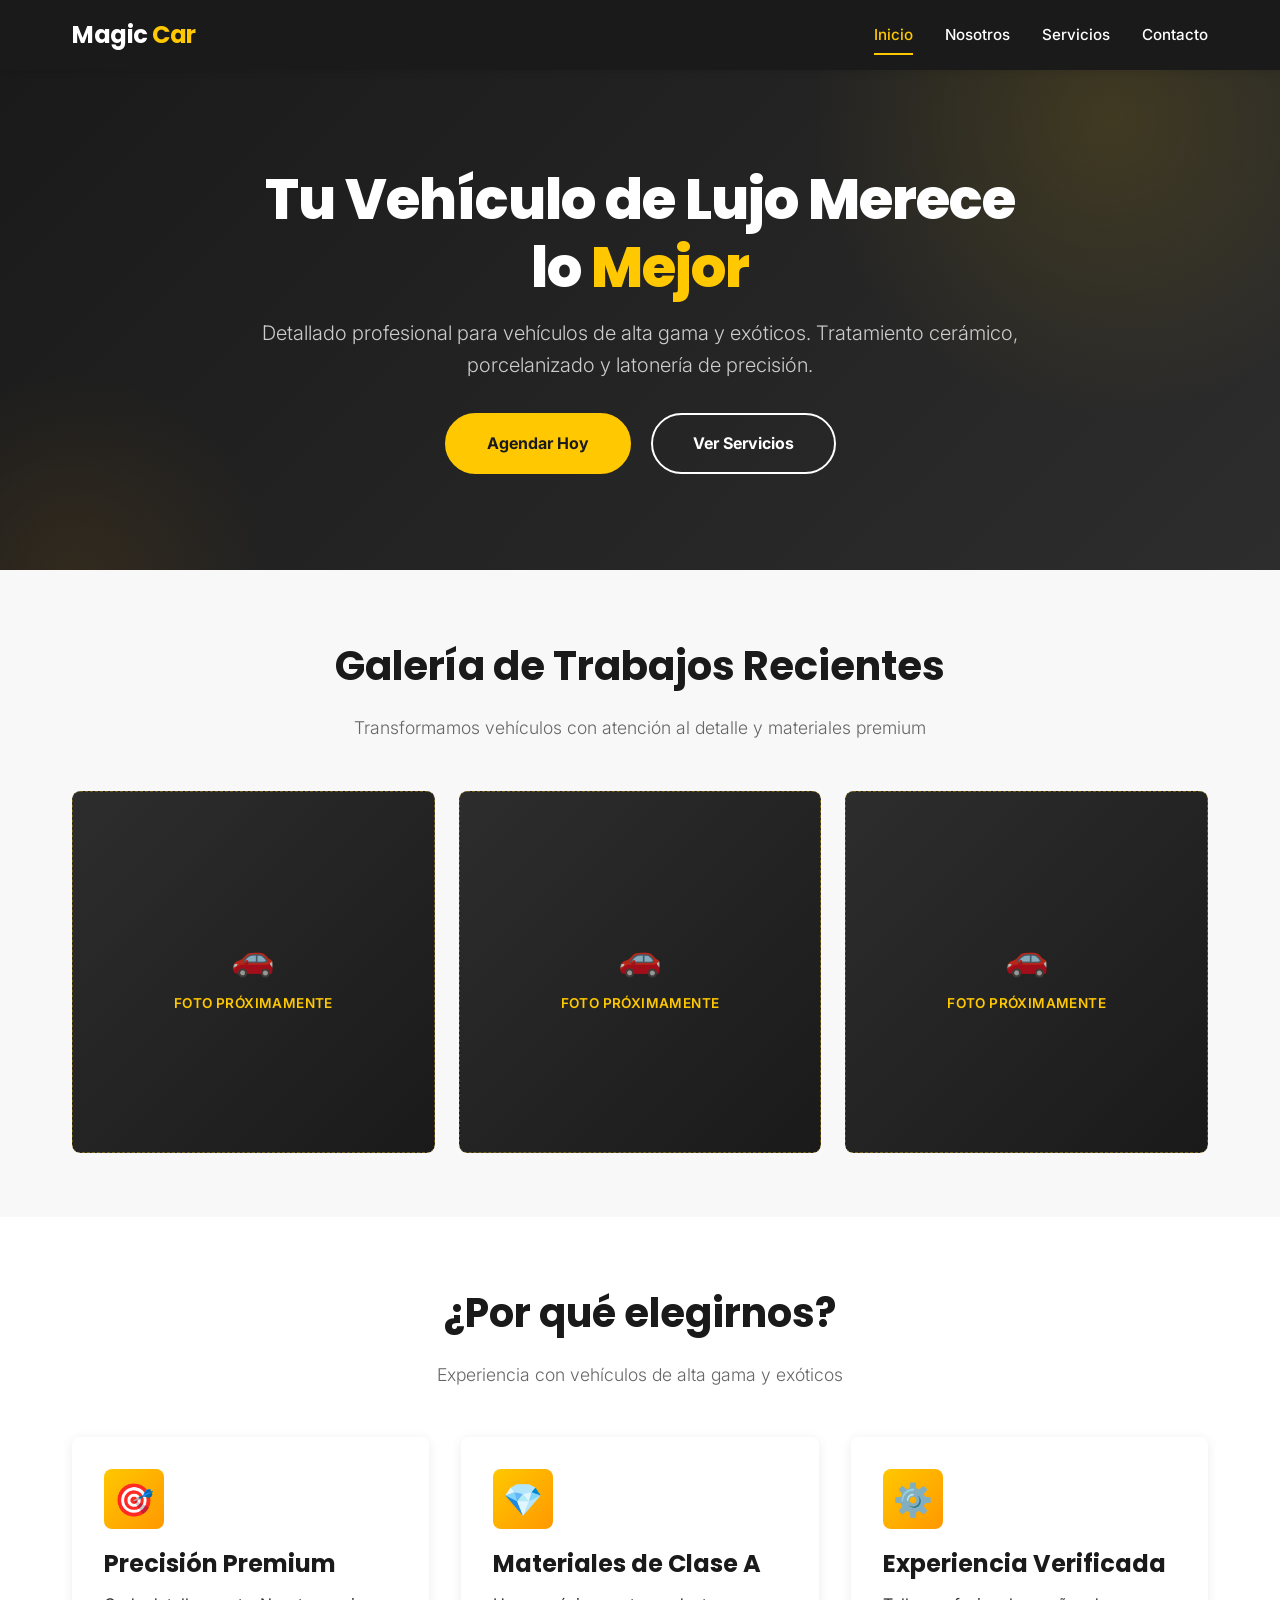
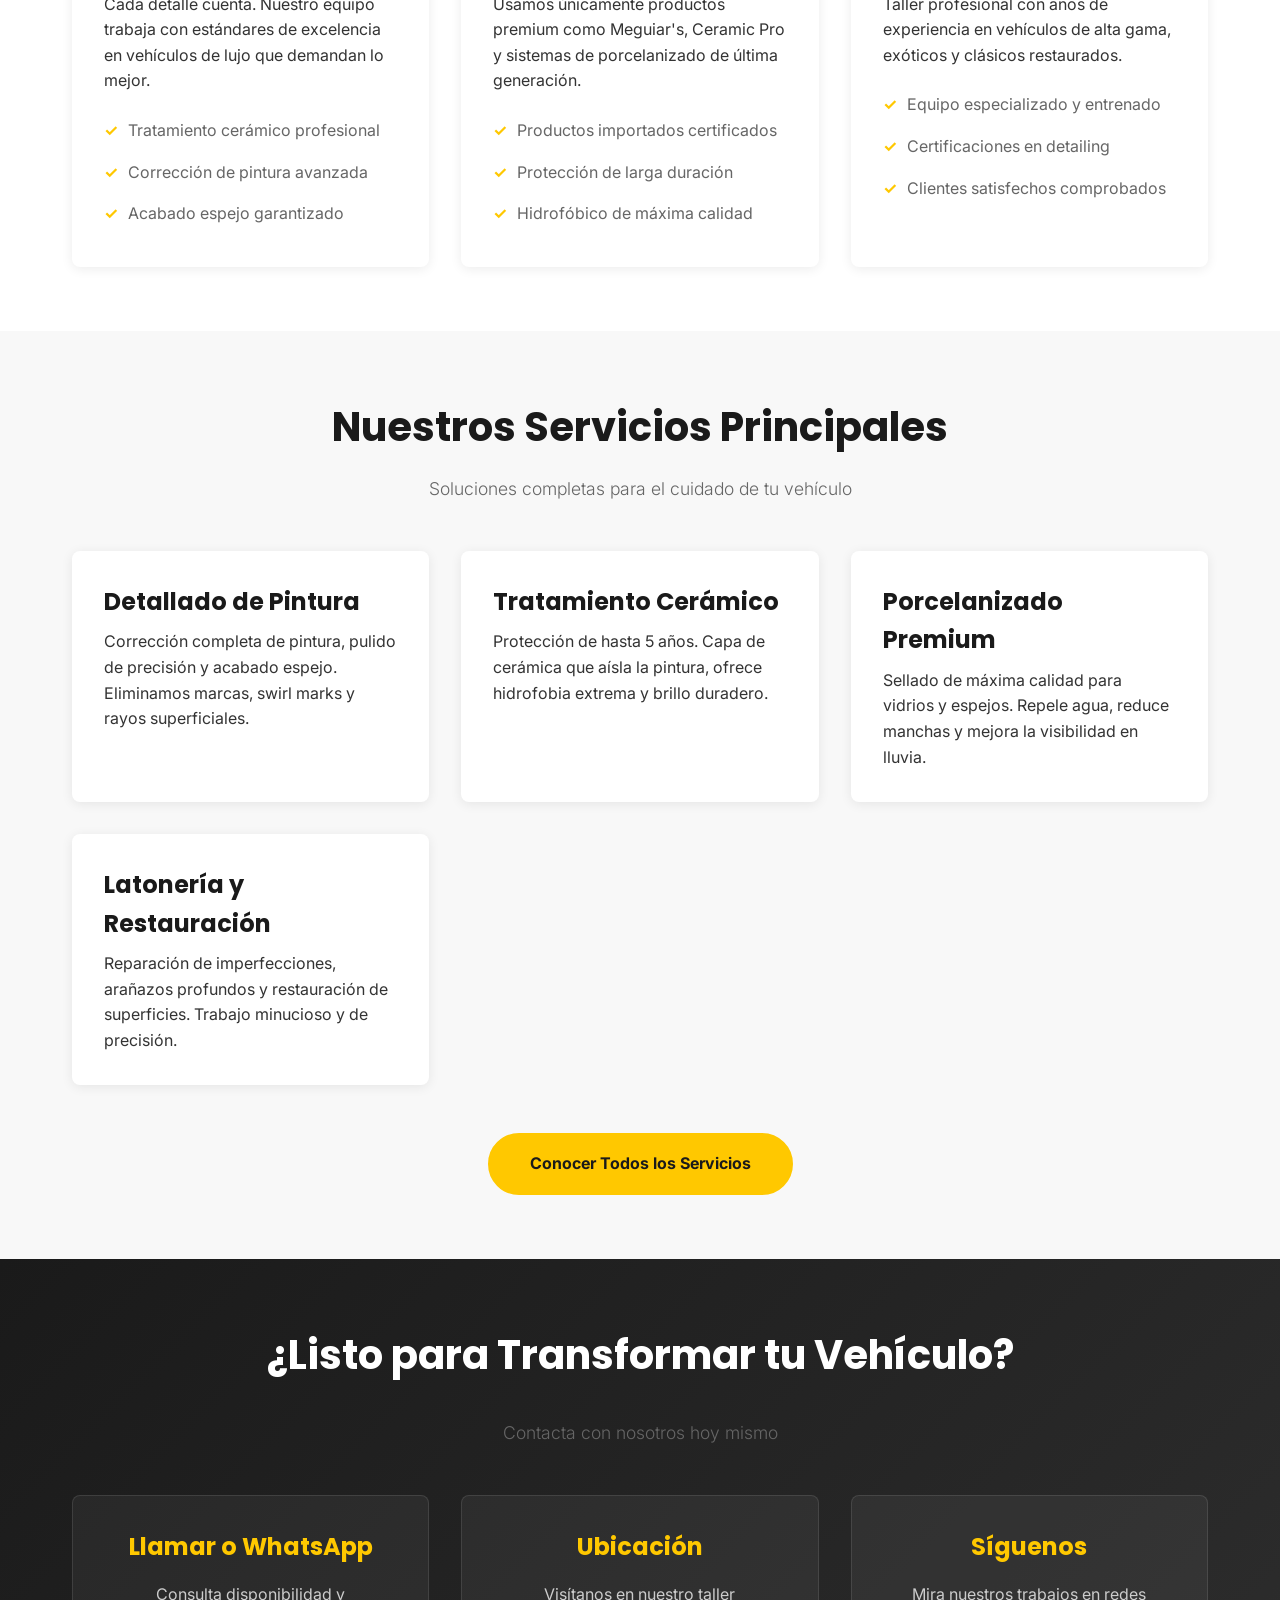
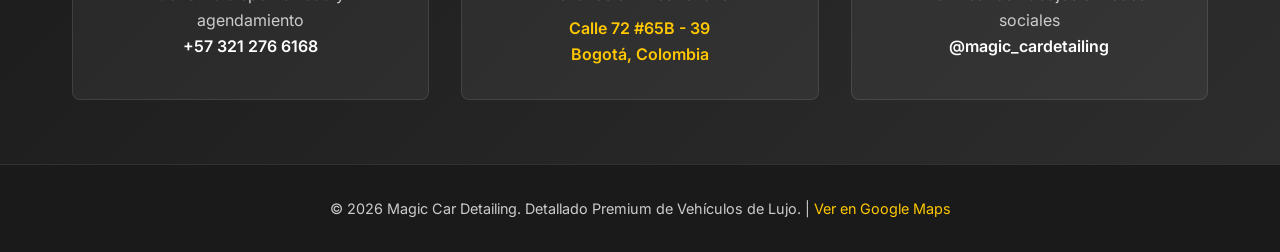
==== index.html @ 6e1dc2a7 "Publicar demo Magic Car Detailing (4 páginas) con mejoras de diseño - Sube index, nosotros, servicio" ====
<!DOCTYPE html>
<html lang="es">
<head>
  <meta charset="UTF-8">
  <meta name="viewport" content="width=device-width, initial-scale=1.0">
  <title>Magic Car Detailing - Detallado Premium de Vehículos de Lujo</title>
  <meta name="description" content="Detallado profesional y premium para vehículos de alta gama. Tratamiento cerámico, porcelanizado y latonería en Bogotá.">
  <meta property="og:title" content="Magic Car Detailing - Detallado Premium">
  <meta property="og:description" content="Detallado profesional y premium para vehículos de alta gama en Bogotá. Cerámico, porcelanizado y latonería.">
  <meta property="og:type" content="website">
  <link rel="icon" href="favicon.svg" type="image/svg+xml">
  <link rel="preconnect" href="https://fonts.googleapis.com">
  <link rel="preconnect" href="https://fonts.gstatic.com" crossorigin>
  <link href="https://fonts.googleapis.com/css2?family=Poppins:wght@600;700;800&family=Inter:wght@300;400;500;600&display=swap" rel="stylesheet">
  <link rel="stylesheet" href="style.css">
</head>
<body>
  <header>
    <div class="header-container">
      <div class="logo">Magic <span>Car</span></div>
      <nav>
        <a href="index.html" class="active">Inicio</a>
        <a href="nosotros.html">Nosotros</a>
        <a href="servicios.html">Servicios</a>
        <a href="contacto.html">Contacto</a>
      </nav>
      <div class="hamburger">
        <span></span>
        <span></span>
        <span></span>
      </div>
    </div>
  </header>

  <section class="hero">
    <div class="hero-content">
      <h1>Tu Vehículo de Lujo Merece lo <span class="accent">Mejor</span></h1>
      <p>Detallado profesional para vehículos de alta gama y exóticos. Tratamiento cerámico, porcelanizado y latonería de precisión.</p>
      <a href="contacto.html" class="cta-button">Agendar Hoy</a>
      <a href="servicios.html" class="cta-button cta-secondary">Ver Servicios</a>
    </div>
  </section>

  <section class="light">
    <div class="container">
      <h2>Galería de Trabajos Recientes</h2>
      <p class="subtitle">Transformamos vehículos con atención al detalle y materiales premium</p>

      <div class="gallery">
        <div class="gallery-item">
          <div class="photo-placeholder" role="img" aria-label="Tesla Model 3 detallado - foto próximamente">
            <span class="photo-placeholder-icon">🚗</span>
            <span class="photo-placeholder-text">Foto próximamente</span>
          </div>
        </div>
        <div class="gallery-item">
          <div class="photo-placeholder" role="img" aria-label="BMW detallado en taller - foto próximamente">
            <span class="photo-placeholder-icon">🚗</span>
            <span class="photo-placeholder-text">Foto próximamente</span>
          </div>
        </div>
        <div class="gallery-item">
          <div class="photo-placeholder" role="img" aria-label="Mercedes-Benz detalle de pintura - foto próximamente">
            <span class="photo-placeholder-icon">🚗</span>
            <span class="photo-placeholder-text">Foto próximamente</span>
          </div>
        </div>
      </div>
    </div>
  </section>

  <section>
    <div class="container">
      <h2>¿Por qué elegirnos?</h2>
      <p class="subtitle">Experiencia con vehículos de alta gama y exóticos</p>

      <div class="grid">
        <div class="grid-item">
          <div class="service-icon">🎯</div>
          <h3>Precisión Premium</h3>
          <p>Cada detalle cuenta. Nuestro equipo trabaja con estándares de excelencia en vehículos de lujo que demandan lo mejor.</p>
          <ul class="feature-list">
            <li>Tratamiento cerámico profesional</li>
            <li>Corrección de pintura avanzada</li>
            <li>Acabado espejo garantizado</li>
          </ul>
        </div>

        <div class="grid-item">
          <div class="service-icon">💎</div>
          <h3>Materiales de Clase A</h3>
          <p>Usamos únicamente productos premium como Meguiar's, Ceramic Pro y sistemas de porcelanizado de última generación.</p>
          <ul class="feature-list">
            <li>Productos importados certificados</li>
            <li>Protección de larga duración</li>
            <li>Hidrofóbico de máxima calidad</li>
          </ul>
        </div>

        <div class="grid-item">
          <div class="service-icon">⚙️</div>
          <h3>Experiencia Verificada</h3>
          <p>Taller profesional con años de experiencia en vehículos de alta gama, exóticos y clásicos restaurados.</p>
          <ul class="feature-list">
            <li>Equipo especializado y entrenado</li>
            <li>Certificaciones en detailing</li>
            <li>Clientes satisfechos comprobados</li>
          </ul>
        </div>
      </div>
    </div>
  </section>

  <section class="light">
    <div class="container">
      <h2>Nuestros Servicios Principales</h2>
      <p class="subtitle">Soluciones completas para el cuidado de tu vehículo</p>

      <div class="grid">
        <div class="grid-item">
          <h3>Detallado de Pintura</h3>
          <p>Corrección completa de pintura, pulido de precisión y acabado espejo. Eliminamos marcas, swirl marks y rayos superficiales.</p>
        </div>

        <div class="grid-item">
          <h3>Tratamiento Cerámico</h3>
          <p>Protección de hasta 5 años. Capa de cerámica que aísla la pintura, ofrece hidrofobia extrema y brillo duradero.</p>
        </div>

        <div class="grid-item">
          <h3>Porcelanizado Premium</h3>
          <p>Sellado de máxima calidad para vidrios y espejos. Repele agua, reduce manchas y mejora la visibilidad en lluvia.</p>
        </div>

        <div class="grid-item">
          <h3>Latonería y Restauración</h3>
          <p>Reparación de imperfecciones, arañazos profundos y restauración de superficies. Trabajo minucioso y de precisión.</p>
        </div>
      </div>

      <div style="text-align: center; margin-top: 3rem;">
        <a href="servicios.html" class="cta-button">Conocer Todos los Servicios</a>
      </div>
    </div>
  </section>

  <section class="contact-section">
    <div class="container">
      <h2>¿Listo para Transformar tu Vehículo?</h2>
      <p class="subtitle">Contacta con nosotros hoy mismo</p>

      <div class="contact-methods">
        <div class="contact-method">
          <h3>Llamar o WhatsApp</h3>
          <p>Consulta disponibilidad y agendamiento</p>
          <a href="https://wa.me/573212766168?text=Hola,%20quiero%20agendar%20un%20servicio%20de%20detailing">+57 321 276 6168</a>
        </div>

        <div class="contact-method">
          <h3>Ubicación</h3>
          <p>Visítanos en nuestro taller</p>
          <p style="color: var(--accent); font-weight: 600;">Calle 72 #65B - 39<br>Bogotá, Colombia</p>
        </div>

        <div class="contact-method">
          <h3>Síguenos</h3>
          <p>Mira nuestros trabajos en redes sociales</p>
          <a href="https://www.instagram.com/magic_cardetailing/" target="_blank">@magic_cardetailing</a>
        </div>
      </div>
    </div>
  </section>

  <footer>
    <p>&copy; 2026 Magic Car Detailing. Detallado Premium de Vehículos de Lujo. | <a href="https://www.google.com/maps?q=Calle+72+%2365B-39+Bogota" target="_blank">Ver en Google Maps</a></p>
  </footer>

  <script src="script.js"></script>
</body>
</html>
---- style.css ----
* {
  margin: 0;
  padding: 0;
  box-sizing: border-box;
}

:root {
  --primary: #1a1a1a;
  --accent: #ffc800;
  --accent-dark: #ff9800;
  --light: #f8f8f8;
  --text: #333333;
  --text-light: #666666;
  --border: #e0e0e0;
  --white: #ffffff;
  --font-heading: 'Poppins', -apple-system, BlinkMacSystemFont, 'Segoe UI', sans-serif;
  --font-body: 'Inter', -apple-system, BlinkMacSystemFont, 'Segoe UI', sans-serif;
}

html {
  scroll-behavior: smooth;
}

body {
  font-family: var(--font-body);
  color: var(--text);
  background-color: var(--white);
  line-height: 1.6;
}

/* Header & Navigation */
header {
  background-color: var(--primary);
  padding: 1rem 0;
  position: sticky;
  top: 0;
  z-index: 1000;
  box-shadow: 0 2px 8px rgba(0,0,0,0.1);
}

.header-container {
  max-width: 1200px;
  margin: 0 auto;
  padding: 0 2rem;
  display: flex;
  justify-content: space-between;
  align-items: center;
}

.logo {
  font-family: var(--font-heading);
  font-size: 1.5rem;
  font-weight: 700;
  color: var(--white);
  letter-spacing: -0.5px;
}

.logo span {
  color: var(--accent);
}

nav {
  display: flex;
  gap: 2rem;
}

nav a {
  color: var(--white);
  text-decoration: none;
  font-size: 0.95rem;
  font-weight: 500;
  transition: color 0.3s ease;
  position: relative;
}

nav a:hover,
nav a.active {
  color: var(--accent);
}

nav a:focus-visible,
.cta-button:focus-visible {
  outline: 2px solid var(--accent);
  outline-offset: 3px;
}

nav a.active::after {
  content: '';
  position: absolute;
  bottom: -0.5rem;
  left: 0;
  right: 0;
  height: 2px;
  background-color: var(--accent);
}

.hamburger {
  display: none;
  flex-direction: column;
  cursor: pointer;
  gap: 0.5rem;
  padding: 0.5rem;
}

.hamburger span {
  width: 25px;
  height: 2px;
  background-color: var(--white);
  transition: all 0.3s ease;
}

.hamburger.active span:nth-child(1) {
  transform: rotate(45deg) translate(10px, 10px);
}

.hamburger.active span:nth-child(2) {
  opacity: 0;
}

.hamburger.active span:nth-child(3) {
  transform: rotate(-45deg) translate(7px, -7px);
}

/* Hero Section */
.hero {
  background: linear-gradient(135deg, var(--primary) 0%, #2d2d2d 100%);
  color: var(--white);
  padding: 6rem 2rem;
  text-align: center;
  position: relative;
  overflow: hidden;
}

.hero::before {
  content: '';
  position: absolute;
  top: -50%;
  right: -10%;
  width: 600px;
  height: 600px;
  background: radial-gradient(circle, var(--accent) 0%, transparent 70%);
  opacity: 0.12;
  border-radius: 50%;
}

.hero::after {
  content: '';
  position: absolute;
  bottom: -40%;
  left: -10%;
  width: 400px;
  height: 400px;
  background: radial-gradient(circle, var(--accent-dark) 0%, transparent 70%);
  opacity: 0.08;
  border-radius: 50%;
}

.hero-content {
  max-width: 800px;
  margin: 0 auto;
  position: relative;
  z-index: 1;
}

.hero h1 {
  font-family: var(--font-heading);
  font-size: 3.5rem;
  margin-bottom: 1rem;
  font-weight: 800;
  letter-spacing: -1px;
  line-height: 1.2;
}

.hero .accent {
  color: var(--accent);
}

.hero p {
  font-size: 1.25rem;
  margin-bottom: 2rem;
  color: #cccccc;
  font-weight: 300;
}

.cta-button {
  display: inline-block;
  background-color: var(--accent);
  color: var(--primary);
  padding: 1rem 2.5rem;
  border-radius: 50px;
  text-decoration: none;
  font-weight: 700;
  font-size: 1rem;
  transition: all 0.25s ease;
  border: 2px solid var(--accent);
  cursor: pointer;
}

.cta-button:hover {
  background-color: transparent;
  color: var(--accent);
  transform: translateY(-2px);
  box-shadow: 0 8px 20px rgba(255, 200, 0, 0.25);
}

.cta-secondary {
  background-color: transparent;
  color: var(--white);
  border: 2px solid var(--white);
  margin-left: 1rem;
}

.cta-secondary:hover {
  background-color: var(--white);
  color: var(--primary);
  border-color: var(--white);
  box-shadow: 0 8px 20px rgba(255, 255, 255, 0.15);
}

/* Main Container */
.container {
  max-width: 1200px;
  margin: 0 auto;
  padding: 0 2rem;
}

/* Sections */
section {
  padding: 4rem 0;
}

section.light {
  background-color: var(--light);
}

section h2 {
  font-family: var(--font-heading);
  font-size: 2.5rem;
  margin-bottom: 1rem;
  color: var(--primary);
  text-align: center;
}

section h3 {
  font-family: var(--font-heading);
  font-size: 1.5rem;
  color: var(--primary);
  margin-bottom: 0.5rem;
}

.subtitle {
  text-align: center;
  color: var(--text-light);
  font-size: 1.1rem;
  margin-bottom: 3rem;
  font-weight: 300;
}

/* Grid Layouts */
.grid {
  display: grid;
  grid-template-columns: repeat(auto-fit, minmax(300px, 1fr));
  gap: 2rem;
  margin-top: 2rem;
}

.grid-item {
  background-color: var(--white);
  padding: 2rem;
  border-radius: 8px;
  box-shadow: 0 2px 12px rgba(0,0,0,0.08);
  transition: transform 0.3s ease, box-shadow 0.3s ease;
}

.grid-item:hover {
  transform: translateY(-5px);
  box-shadow: 0 8px 24px rgba(0,0,0,0.12);
}

.grid-item img {
  width: 100%;
  height: 250px;
  object-fit: cover;
  border-radius: 6px;
  margin-bottom: 1rem;
}

/* Gallery */
.gallery {
  display: grid;
  grid-template-columns: repeat(auto-fit, minmax(280px, 1fr));
  gap: 1.5rem;
  margin-top: 2rem;
}

.gallery-item {
  position: relative;
  overflow: hidden;
  border-radius: 8px;
  aspect-ratio: 1;
}

.gallery-item img {
  width: 100%;
  height: 100%;
  object-fit: cover;
  transition: transform 0.3s ease;
}

.gallery-item:hover img {
  transform: scale(1.05);
}

/* Photo placeholder (used until real client photos are added) */
.photo-placeholder {
  width: 100%;
  height: 100%;
  min-height: 220px;
  display: flex;
  flex-direction: column;
  align-items: center;
  justify-content: center;
  gap: 0.5rem;
  background: linear-gradient(135deg, #2d2d2d 0%, var(--primary) 100%);
  border: 1px dashed rgba(255, 200, 0, 0.35);
  border-radius: 8px;
  color: #cccccc;
}

.photo-placeholder-wide {
  aspect-ratio: 16 / 10;
  border-radius: 8px;
}

.photo-placeholder-icon {
  font-size: 2.2rem;
  opacity: 0.7;
}

.photo-placeholder-text {
  font-size: 0.85rem;
  letter-spacing: 0.03em;
  color: var(--accent);
  font-weight: 600;
  text-transform: uppercase;
}

/* Contact Form */
.contact-section {
  background: linear-gradient(135deg, var(--primary) 0%, #2d2d2d 100%);
  color: var(--white);
  padding: 4rem 2rem;
  text-align: center;
}

.contact-section h2 {
  color: var(--white);
  margin-bottom: 2rem;
}

.contact-methods {
  display: grid;
  grid-template-columns: repeat(auto-fit, minmax(250px, 1fr));
  gap: 2rem;
  margin-top: 3rem;
}

.contact-method {
  background-color: rgba(255,255,255,0.05);
  padding: 2rem;
  border-radius: 8px;
  border: 1px solid rgba(255,255,255,0.1);
  transition: border-color 0.3s ease, transform 0.3s ease;
}

.contact-method:hover {
  border-color: rgba(255, 200, 0, 0.4);
  transform: translateY(-3px);
}

.contact-method h3 {
  color: var(--accent);
  margin-bottom: 1rem;
}

.contact-method a {
  color: var(--white);
  text-decoration: none;
  font-weight: 600;
  transition: color 0.3s ease;
}

.contact-method a:hover {
  color: var(--accent);
}

.contact-method p {
  color: #cccccc;
  margin-top: 0.5rem;
}

/* Map */
.map-container {
  width: 100%;
  height: 400px;
  border-radius: 8px;
  overflow: hidden;
  margin-top: 2rem;
  box-shadow: 0 4px 16px rgba(0,0,0,0.1);
}

.map-container iframe {
  width: 100%;
  height: 100%;
  border: none;
}

/* Footer */
footer {
  background-color: var(--primary);
  color: var(--white);
  padding: 2rem;
  text-align: center;
  border-top: 1px solid rgba(255,255,255,0.1);
}

footer p {
  font-size: 0.9rem;
  color: #cccccc;
}

footer a {
  color: var(--accent);
  text-decoration: none;
}

footer a:hover {
  text-decoration: underline;
}

/* Responsive */
@media (max-width: 768px) {
  .header-container {
    padding: 0 1rem;
  }

  nav {
    position: fixed;
    left: -100%;
    top: 70px;
    flex-direction: column;
    background-color: var(--primary);
    width: 100%;
    text-align: center;
    transition: left 0.3s ease;
    gap: 0;
    padding: 1rem 0;
  }

  nav.active {
    left: 0;
  }

  nav a {
    padding: 1rem 0;
    border-bottom: 1px solid rgba(255,255,255,0.1);
  }

  nav a::after {
    display: none;
  }

  .hamburger {
    display: flex;
  }

  .hero h1 {
    font-size: 2rem;
  }

  .hero p {
    font-size: 1rem;
  }

  .cta-secondary {
    display: block;
    margin-left: 0;
    margin-top: 1rem;
  }

  section h2 {
    font-size: 1.8rem;
  }

  .grid {
    grid-template-columns: 1fr;
  }

  .gallery {
    grid-template-columns: repeat(auto-fit, minmax(200px, 1fr));
  }

  .map-container {
    height: 300px;
  }
}

/* Reduced motion */
@media (prefers-reduced-motion: reduce) {
  html {
    scroll-behavior: auto;
  }
}

/* Accent text */
.text-accent {
  color: var(--accent);
  font-weight: 700;
}

/* Service icons visual */
.service-icon {
  width: 60px;
  height: 60px;
  background: linear-gradient(135deg, var(--accent) 0%, var(--accent-dark) 100%);
  border-radius: 8px;
  display: flex;
  align-items: center;
  justify-content: center;
  font-size: 2rem;
  margin-bottom: 1rem;
}

/* Feature list */
.feature-list {
  list-style: none;
  margin-top: 1rem;
}

.feature-list li {
  padding: 0.5rem 0;
  padding-left: 1.5rem;
  position: relative;
  color: var(--text-light);
}

.feature-list li::before {
  content: '✓';
  position: absolute;
  left: 0;
  color: var(--accent);
  font-weight: 700;
}
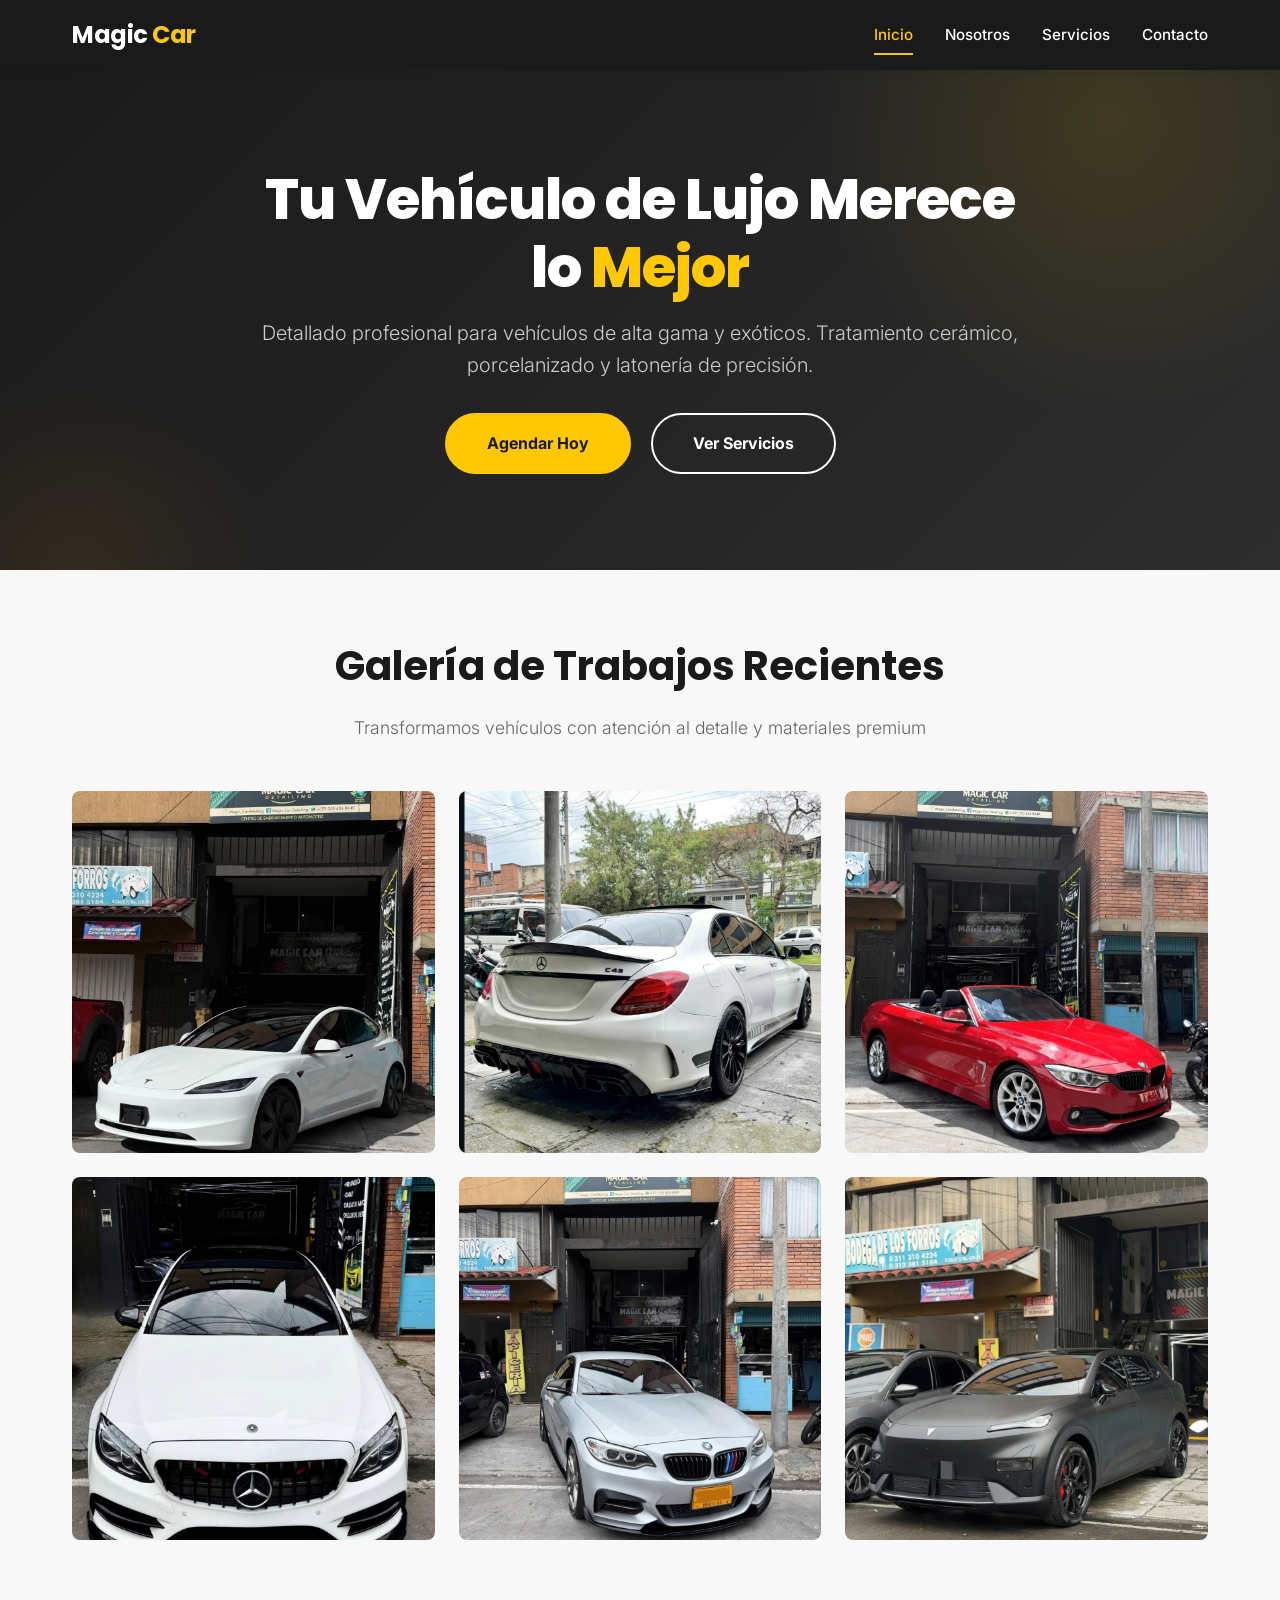
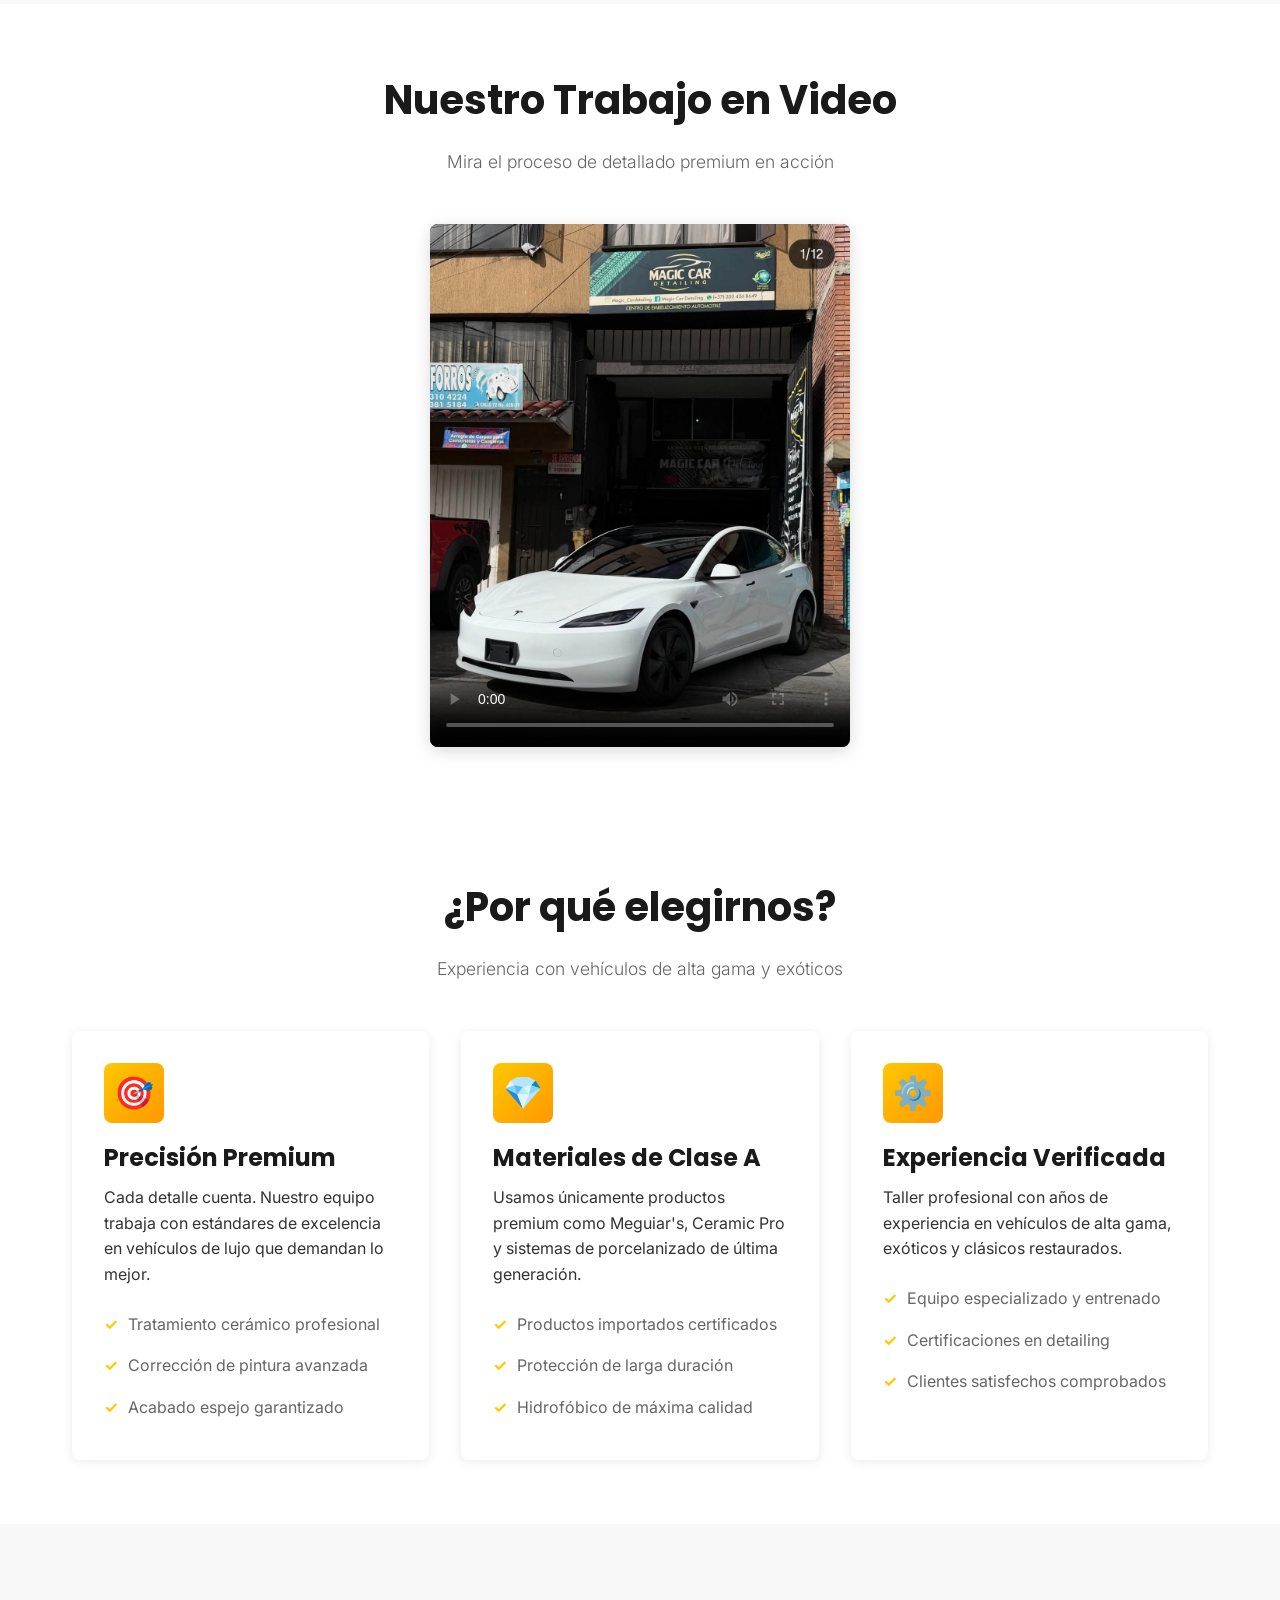
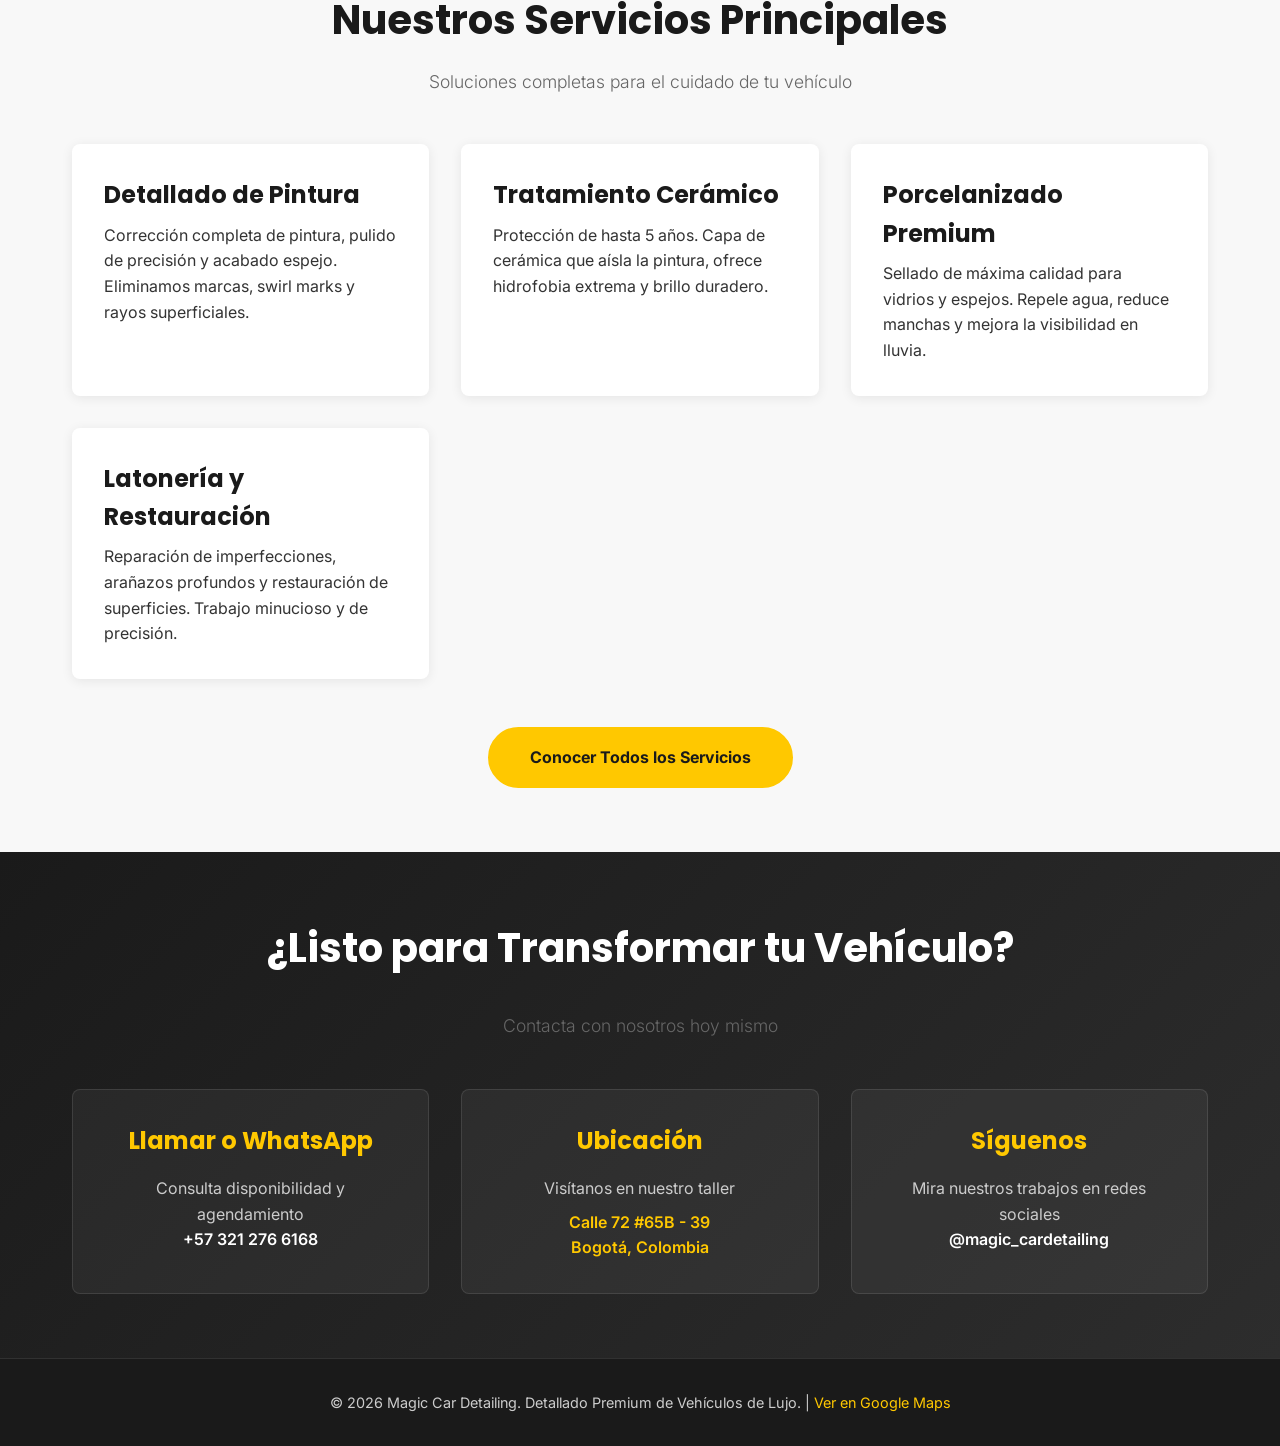
==== commit 312868c8: "Integrar fotos y video reales del taller - Organiza las 7 fotos y el video subidos en assets/ con no" ====
--- a/index.html
+++ b/index.html
@@ -48,23 +48,37 @@
 
       <div class="gallery">
         <div class="gallery-item">
-          <div class="photo-placeholder" role="img" aria-label="Tesla Model 3 detallado - foto próximamente">
-            <span class="photo-placeholder-icon">🚗</span>
-            <span class="photo-placeholder-text">Foto próximamente</span>
-          </div>
+          <img src="assets/foto-tesla-model3.jpg" alt="Tesla Model 3 detallado - Magic Car Detailing" loading="lazy" decoding="async">
         </div>
         <div class="gallery-item">
-          <div class="photo-placeholder" role="img" aria-label="BMW detallado en taller - foto próximamente">
-            <span class="photo-placeholder-icon">🚗</span>
-            <span class="photo-placeholder-text">Foto próximamente</span>
-          </div>
+          <img src="assets/foto-mercedes-c43.jpg" alt="Mercedes-Benz C43 AMG detallado, vista trasera - Magic Car Detailing" loading="lazy" decoding="async">
         </div>
         <div class="gallery-item">
-          <div class="photo-placeholder" role="img" aria-label="Mercedes-Benz detalle de pintura - foto próximamente">
-            <span class="photo-placeholder-icon">🚗</span>
-            <span class="photo-placeholder-text">Foto próximamente</span>
-          </div>
+          <img src="assets/foto-bmw-4-cabrio.jpg" alt="BMW Serie 4 cabrio rojo detallado - Magic Car Detailing" loading="lazy" decoding="async">
         </div>
+        <div class="gallery-item">
+          <img src="assets/foto-mercedes-amg.jpg" alt="Mercedes-Benz AMG blanco, vista frontal - Magic Car Detailing" loading="lazy" decoding="async">
+        </div>
+        <div class="gallery-item">
+          <img src="assets/foto-bmw-2-plata.jpg" alt="BMW Serie 2 plata detallado - Magic Car Detailing" loading="lazy" decoding="async">
+        </div>
+        <div class="gallery-item">
+          <img src="assets/foto-polestar.jpg" alt="Vehículo eléctrico negro mate detallado - Magic Car Detailing" loading="lazy" decoding="async">
+        </div>
+      </div>
+    </div>
+  </section>
+
+  <section>
+    <div class="container">
+      <h2>Nuestro Trabajo en Video</h2>
+      <p class="subtitle">Mira el proceso de detallado premium en acción</p>
+
+      <div class="video-wrapper">
+        <video controls preload="metadata" poster="assets/foto-tesla-model3.jpg">
+          <source src="assets/video-trabajo.mp4" type="video/mp4">
+          Tu navegador no soporta video HTML5.
+        </video>
       </div>
     </div>
   </section>
--- a/style.css
+++ b/style.css
@@ -311,38 +311,20 @@
   transform: scale(1.05);
 }
 
-/* Photo placeholder (used until real client photos are added) */
-.photo-placeholder {
+/* Video */
+.video-wrapper {
+  max-width: 420px;
+  margin: 2rem auto 0;
+  border-radius: 8px;
+  overflow: hidden;
+  box-shadow: 0 4px 16px rgba(0,0,0,0.15);
+  background-color: var(--primary);
+}
+
+.video-wrapper video {
   width: 100%;
-  height: 100%;
-  min-height: 220px;
-  display: flex;
-  flex-direction: column;
-  align-items: center;
-  justify-content: center;
-  gap: 0.5rem;
-  background: linear-gradient(135deg, #2d2d2d 0%, var(--primary) 100%);
-  border: 1px dashed rgba(255, 200, 0, 0.35);
-  border-radius: 8px;
-  color: #cccccc;
-}
-
-.photo-placeholder-wide {
-  aspect-ratio: 16 / 10;
-  border-radius: 8px;
-}
-
-.photo-placeholder-icon {
-  font-size: 2.2rem;
-  opacity: 0.7;
-}
-
-.photo-placeholder-text {
-  font-size: 0.85rem;
-  letter-spacing: 0.03em;
-  color: var(--accent);
-  font-weight: 600;
-  text-transform: uppercase;
+  display: block;
+  max-height: 70vh;
 }
 
 /* Contact Form */
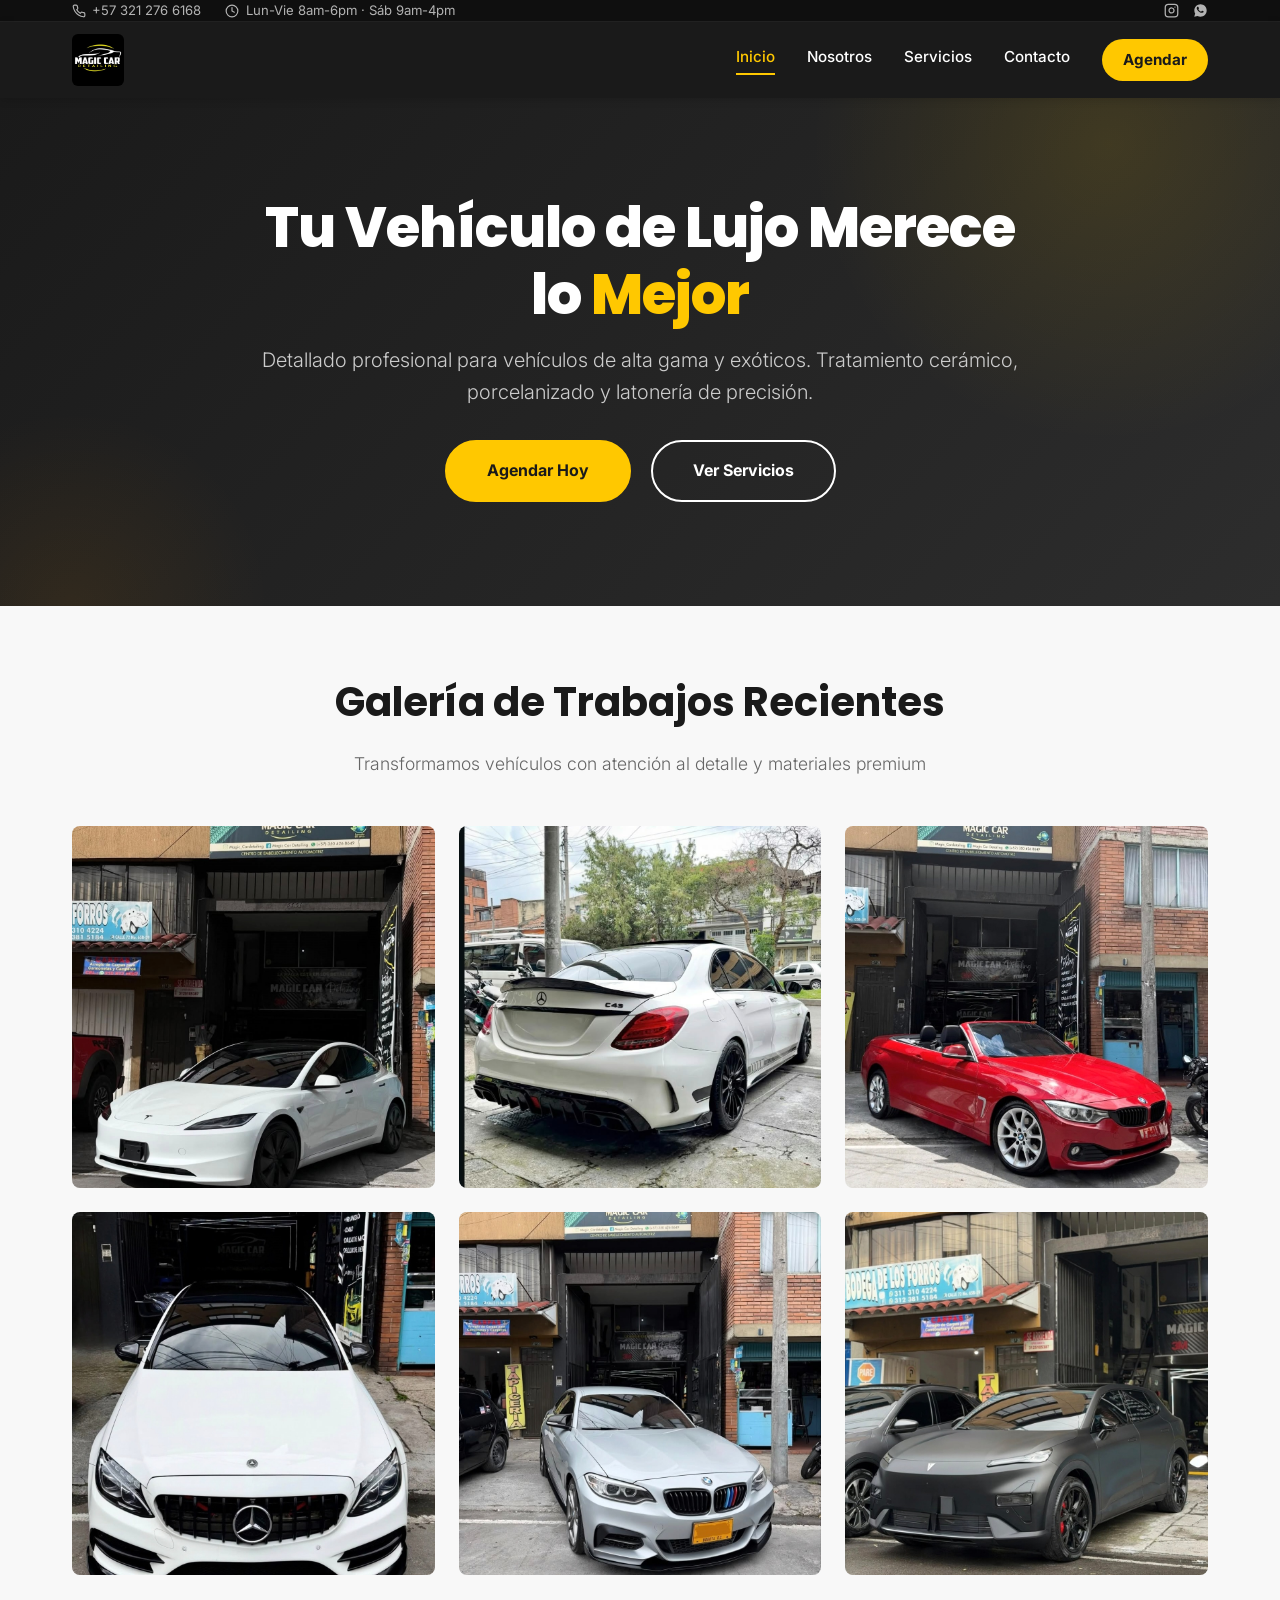
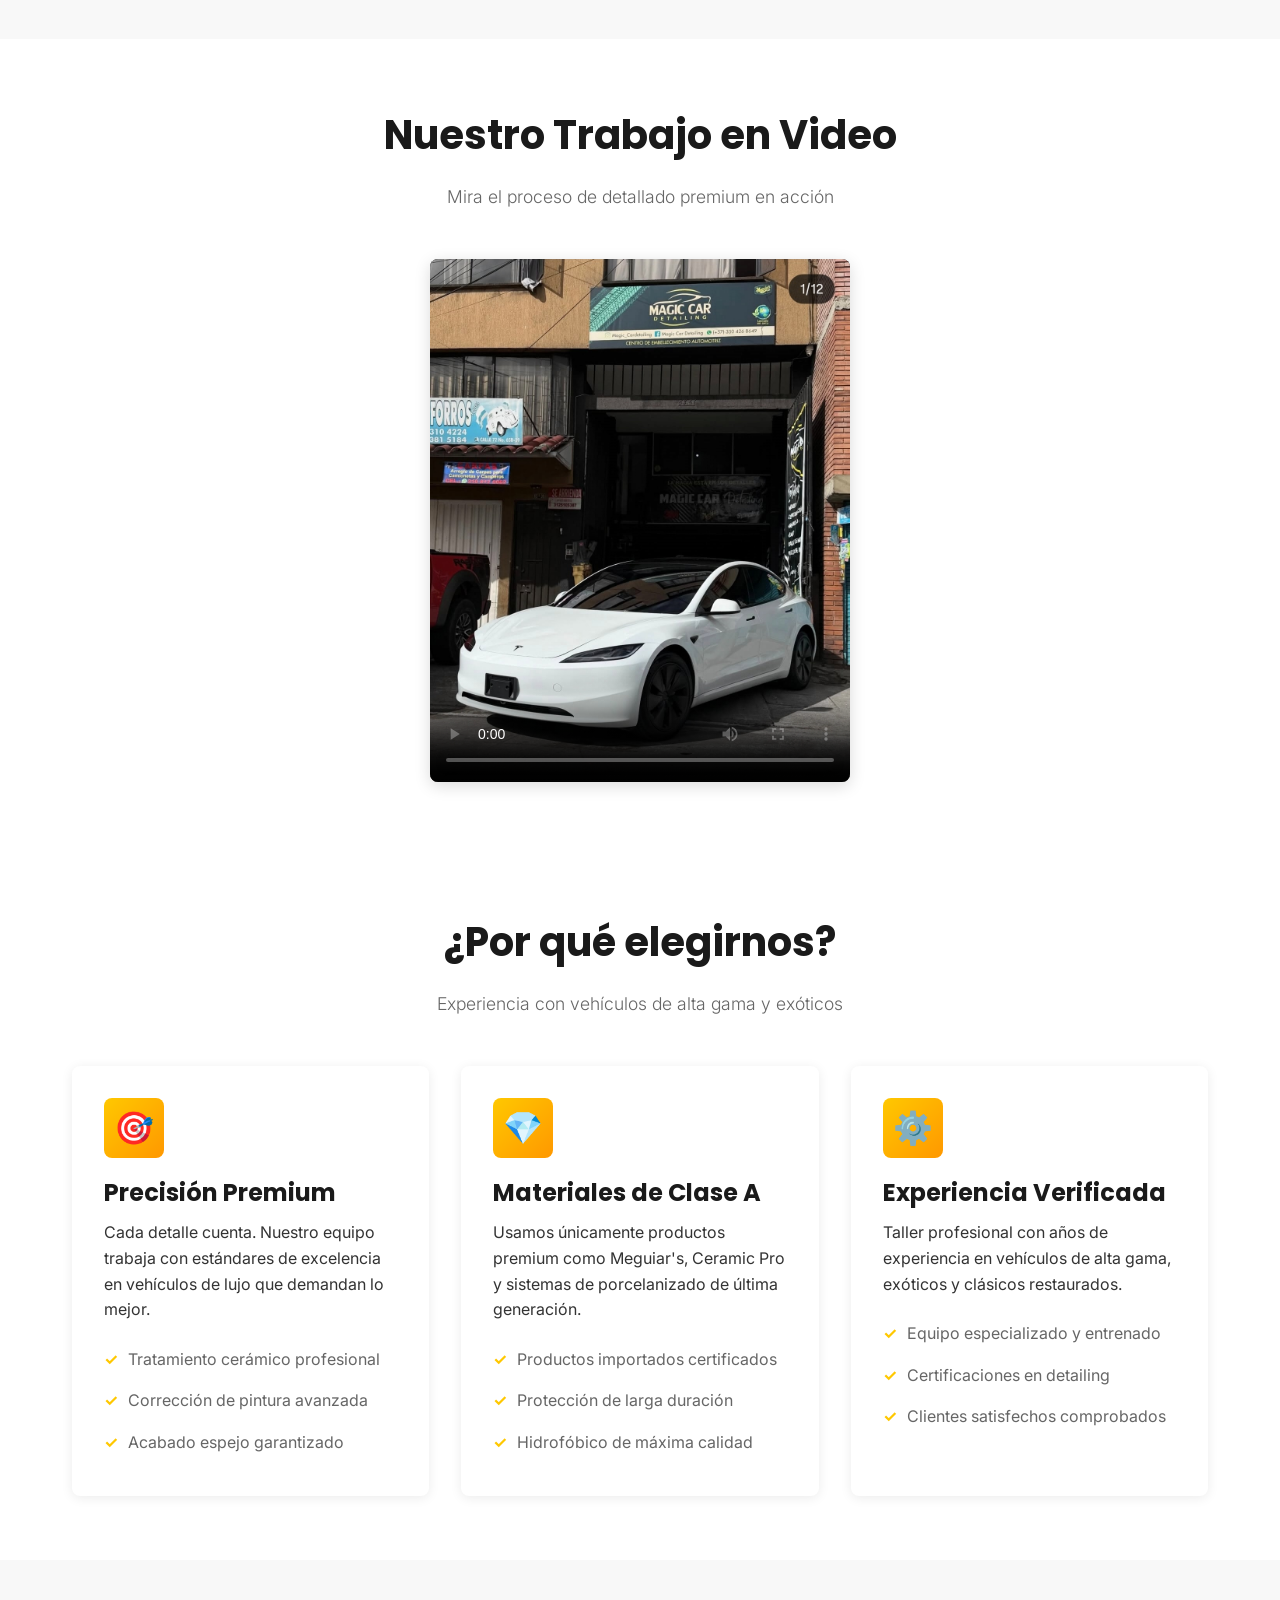
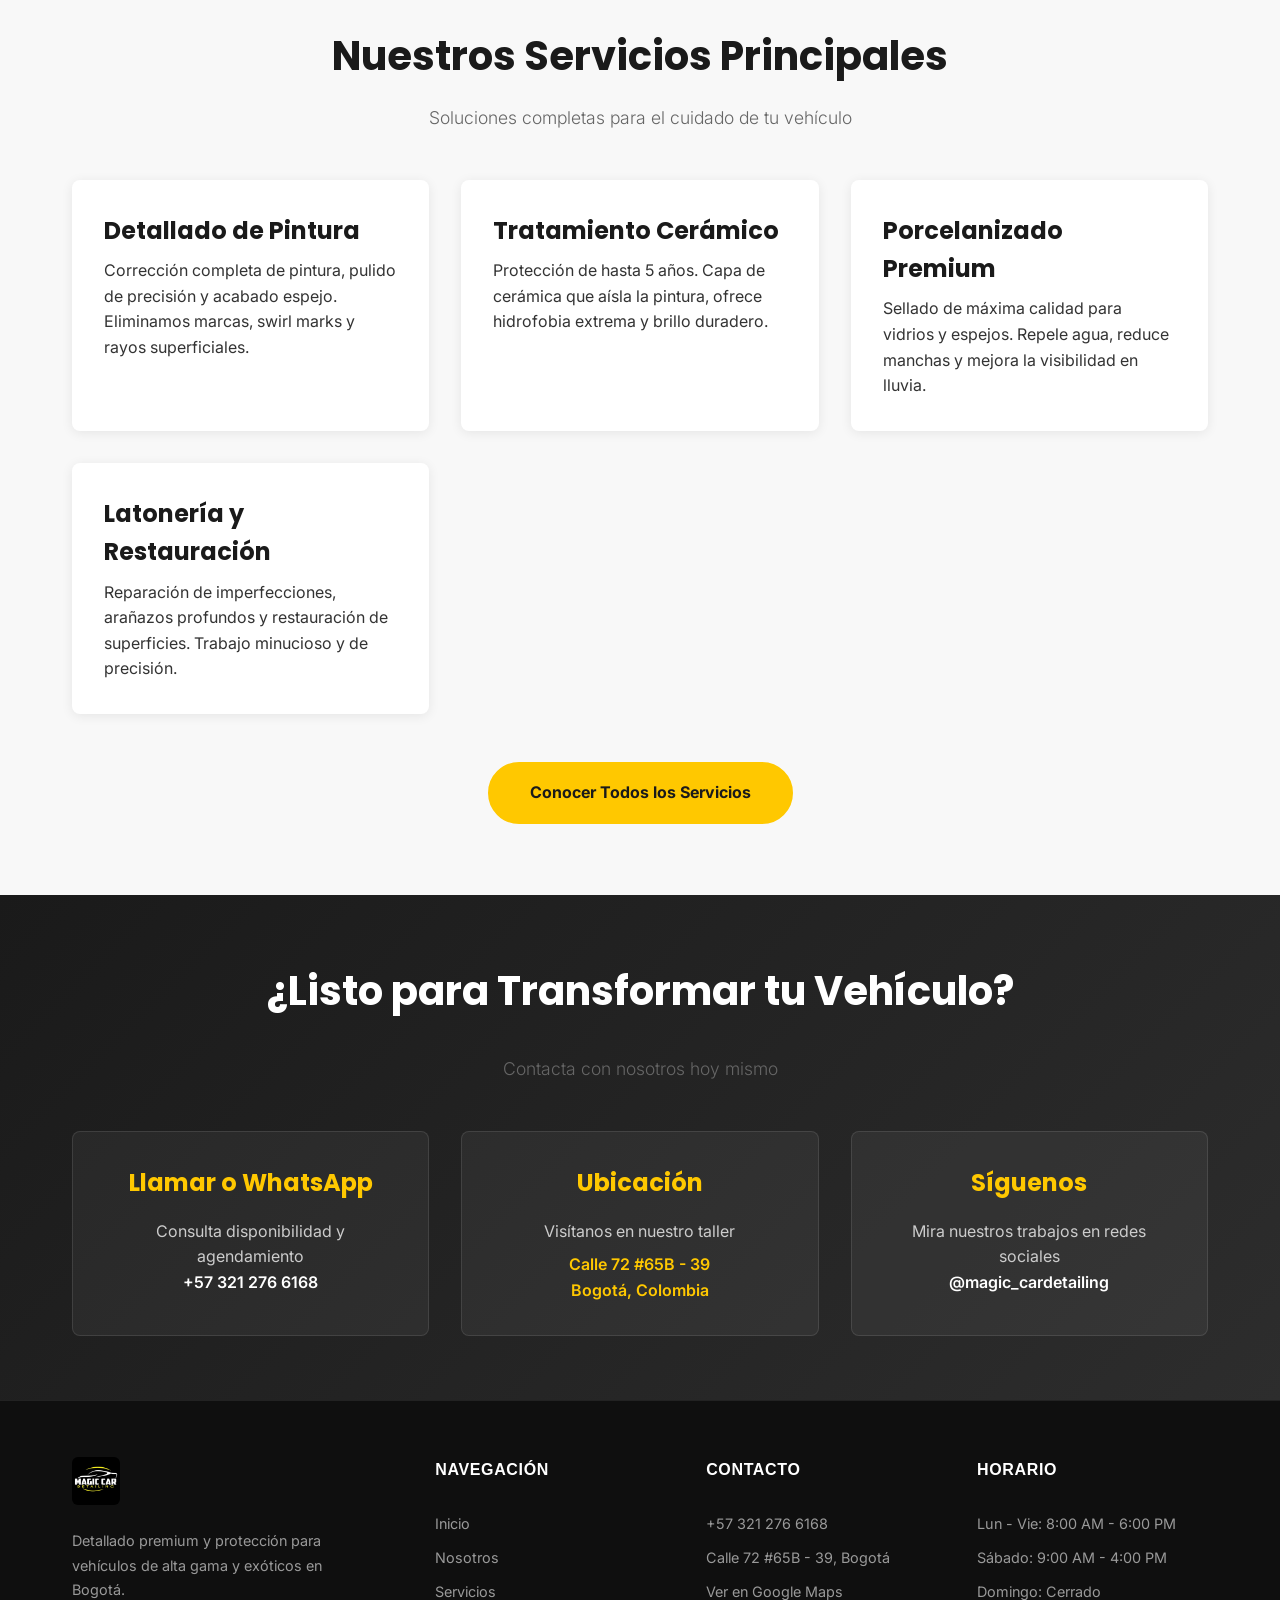
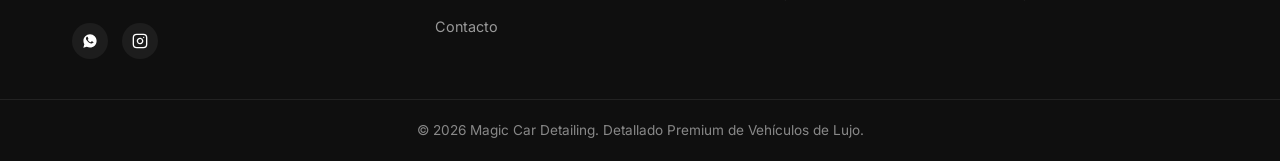
==== commit f0a82c20: "Reorganizar repo y rediseñar header/footer con logo real - Organiza el proyecto en css/, js/, img/ (" ====
--- a/index.html
+++ b/index.html
@@ -8,26 +8,53 @@
   <meta property="og:title" content="Magic Car Detailing - Detallado Premium">
   <meta property="og:description" content="Detallado profesional y premium para vehículos de alta gama en Bogotá. Cerámico, porcelanizado y latonería.">
   <meta property="og:type" content="website">
-  <link rel="icon" href="favicon.svg" type="image/svg+xml">
+  <link rel="icon" href="img/favicon.svg" type="image/svg+xml">
   <link rel="preconnect" href="https://fonts.googleapis.com">
   <link rel="preconnect" href="https://fonts.gstatic.com" crossorigin>
   <link href="https://fonts.googleapis.com/css2?family=Poppins:wght@600;700;800&family=Inter:wght@300;400;500;600&display=swap" rel="stylesheet">
-  <link rel="stylesheet" href="style.css">
+  <link rel="stylesheet" href="css/style.css">
 </head>
 <body>
   <header>
-    <div class="header-container">
-      <div class="logo">Magic <span>Car</span></div>
-      <nav>
-        <a href="index.html" class="active">Inicio</a>
-        <a href="nosotros.html">Nosotros</a>
-        <a href="servicios.html">Servicios</a>
-        <a href="contacto.html">Contacto</a>
-      </nav>
-      <div class="hamburger">
-        <span></span>
-        <span></span>
-        <span></span>
+    <div class="topbar">
+      <div class="container topbar-inner">
+        <div class="topbar-links">
+          <a href="tel:+573212766168" class="topbar-item">
+            <svg viewBox="0 0 24 24" fill="none" stroke="currentColor" stroke-width="2" stroke-linecap="round" stroke-linejoin="round"><path d="M22 16.92v3a2 2 0 0 1-2.18 2 19.79 19.79 0 0 1-8.63-3.07 19.5 19.5 0 0 1-6-6 19.79 19.79 0 0 1-3.07-8.67A2 2 0 0 1 4.11 2h3a2 2 0 0 1 2 1.72c.13.96.36 1.9.7 2.81a2 2 0 0 1-.45 2.11L8.09 9.91a16 16 0 0 0 6 6l1.27-1.27a2 2 0 0 1 2.11-.45c.91.34 1.85.57 2.81.7A2 2 0 0 1 22 16.92z"/></svg>
+            +57 321 276 6168
+          </a>
+          <span class="topbar-item topbar-hours">
+            <svg viewBox="0 0 24 24" fill="none" stroke="currentColor" stroke-width="2" stroke-linecap="round" stroke-linejoin="round"><circle cx="12" cy="12" r="10"/><polyline points="12 6 12 12 16 14"/></svg>
+            Lun-Vie 8am-6pm · Sáb 9am-4pm
+          </span>
+        </div>
+        <div class="topbar-social">
+          <a href="https://www.instagram.com/magic_cardetailing/" target="_blank" rel="noopener" aria-label="Instagram">
+            <svg viewBox="0 0 24 24" fill="none" stroke="currentColor" stroke-width="2" stroke-linecap="round" stroke-linejoin="round"><rect x="2" y="2" width="20" height="20" rx="5" ry="5"/><path d="M16 11.37A4 4 0 1 1 12.63 8 4 4 0 0 1 16 11.37z"/><line x1="17.5" y1="6.5" x2="17.51" y2="6.5"/></svg>
+          </a>
+          <a href="https://wa.me/573212766168" target="_blank" rel="noopener" aria-label="WhatsApp">
+            <svg viewBox="0 0 24 24" fill="currentColor"><path d="M12.04 2C6.58 2 2.13 6.45 2.13 11.91c0 1.85.5 3.58 1.36 5.07L2 22l5.2-1.36c1.43.78 3.06 1.23 4.8 1.23 5.46 0 9.91-4.45 9.91-9.91S17.5 2 12.04 2zm4.7 12.38c-.24.66-1.19 1.21-1.87 1.34-.5.1-1.14.17-3.32-.69-2.68-1.09-4.4-3.79-4.53-3.97-.13-.17-1.07-1.43-1.07-2.72 0-1.3.68-1.94.93-2.2.24-.27.53-.34.7-.34.18 0 .35 0 .5.01.16.01.37-.06.58.45.24.58.8 2 .87 2.14.07.15.12.32.02.5-.09.19-.14.3-.28.46-.14.16-.3.36-.42.48-.14.14-.29.29-.13.57.17.28.75 1.23 1.6 2 1.1 1 2.03 1.3 2.31 1.45.28.14.44.12.6-.07.17-.19.71-.83.9-1.11.19-.28.38-.24.63-.14.26.09 1.65.78 1.93.92.29.14.48.21.55.33.07.13.07.72-.17 1.39z"/></svg>
+          </a>
+        </div>
+      </div>
+    </div>
+    <div class="header-main">
+      <div class="header-container">
+        <a href="index.html" class="logo">
+          <img src="img/logo.jpeg" alt="Magic Car Detailing" class="logo-img">
+        </a>
+        <nav>
+          <a href="index.html" class="active">Inicio</a>
+          <a href="nosotros.html">Nosotros</a>
+          <a href="servicios.html">Servicios</a>
+          <a href="contacto.html">Contacto</a>
+          <a href="contacto.html" class="nav-cta">Agendar</a>
+        </nav>
+        <div class="hamburger">
+          <span></span>
+          <span></span>
+          <span></span>
+        </div>
       </div>
     </div>
   </header>
@@ -48,22 +75,22 @@
 
       <div class="gallery">
         <div class="gallery-item">
-          <img src="assets/foto-tesla-model3.jpg" alt="Tesla Model 3 detallado - Magic Car Detailing" loading="lazy" decoding="async">
-        </div>
-        <div class="gallery-item">
-          <img src="assets/foto-mercedes-c43.jpg" alt="Mercedes-Benz C43 AMG detallado, vista trasera - Magic Car Detailing" loading="lazy" decoding="async">
-        </div>
-        <div class="gallery-item">
-          <img src="assets/foto-bmw-4-cabrio.jpg" alt="BMW Serie 4 cabrio rojo detallado - Magic Car Detailing" loading="lazy" decoding="async">
-        </div>
-        <div class="gallery-item">
-          <img src="assets/foto-mercedes-amg.jpg" alt="Mercedes-Benz AMG blanco, vista frontal - Magic Car Detailing" loading="lazy" decoding="async">
-        </div>
-        <div class="gallery-item">
-          <img src="assets/foto-bmw-2-plata.jpg" alt="BMW Serie 2 plata detallado - Magic Car Detailing" loading="lazy" decoding="async">
-        </div>
-        <div class="gallery-item">
-          <img src="assets/foto-polestar.jpg" alt="Vehículo eléctrico negro mate detallado - Magic Car Detailing" loading="lazy" decoding="async">
+          <img src="img/gallery/foto-tesla-model3.jpg" alt="Tesla Model 3 detallado - Magic Car Detailing" loading="lazy" decoding="async">
+        </div>
+        <div class="gallery-item">
+          <img src="img/gallery/foto-mercedes-c43.jpg" alt="Mercedes-Benz C43 AMG detallado, vista trasera - Magic Car Detailing" loading="lazy" decoding="async">
+        </div>
+        <div class="gallery-item">
+          <img src="img/gallery/foto-bmw-4-cabrio.jpg" alt="BMW Serie 4 cabrio rojo detallado - Magic Car Detailing" loading="lazy" decoding="async">
+        </div>
+        <div class="gallery-item">
+          <img src="img/gallery/foto-mercedes-amg.jpg" alt="Mercedes-Benz AMG blanco, vista frontal - Magic Car Detailing" loading="lazy" decoding="async">
+        </div>
+        <div class="gallery-item">
+          <img src="img/gallery/foto-bmw-2-plata.jpg" alt="BMW Serie 2 plata detallado - Magic Car Detailing" loading="lazy" decoding="async">
+        </div>
+        <div class="gallery-item">
+          <img src="img/gallery/foto-polestar.jpg" alt="Vehículo eléctrico negro mate detallado - Magic Car Detailing" loading="lazy" decoding="async">
         </div>
       </div>
     </div>
@@ -75,8 +102,8 @@
       <p class="subtitle">Mira el proceso de detallado premium en acción</p>
 
       <div class="video-wrapper">
-        <video controls preload="metadata" poster="assets/foto-tesla-model3.jpg">
-          <source src="assets/video-trabajo.mp4" type="video/mp4">
+        <video controls preload="metadata" poster="img/gallery/foto-tesla-model3.jpg">
+          <source src="video/video-trabajo.mp4" type="video/mp4">
           Tu navegador no soporta video HTML5.
         </video>
       </div>
@@ -186,9 +213,52 @@
   </section>
 
   <footer>
-    <p>&copy; 2026 Magic Car Detailing. Detallado Premium de Vehículos de Lujo. | <a href="https://www.google.com/maps?q=Calle+72+%2365B-39+Bogota" target="_blank">Ver en Google Maps</a></p>
+    <div class="container footer-grid">
+      <div class="footer-brand">
+        <img src="img/logo.jpeg" alt="Magic Car Detailing" class="footer-logo">
+        <p>Detallado premium y protección para vehículos de alta gama y exóticos en Bogotá.</p>
+        <div class="footer-social">
+          <a href="https://wa.me/573212766168" target="_blank" rel="noopener" aria-label="WhatsApp">
+            <svg viewBox="0 0 24 24" fill="currentColor"><path d="M12.04 2C6.58 2 2.13 6.45 2.13 11.91c0 1.85.5 3.58 1.36 5.07L2 22l5.2-1.36c1.43.78 3.06 1.23 4.8 1.23 5.46 0 9.91-4.45 9.91-9.91S17.5 2 12.04 2zm4.7 12.38c-.24.66-1.19 1.21-1.87 1.34-.5.1-1.14.17-3.32-.69-2.68-1.09-4.4-3.79-4.53-3.97-.13-.17-1.07-1.43-1.07-2.72 0-1.3.68-1.94.93-2.2.24-.27.53-.34.7-.34.18 0 .35 0 .5.01.16.01.37-.06.58.45.24.58.8 2 .87 2.14.07.15.12.32.02.5-.09.19-.14.3-.28.46-.14.16-.3.36-.42.48-.14.14-.29.29-.13.57.17.28.75 1.23 1.6 2 1.1 1 2.03 1.3 2.31 1.45.28.14.44.12.6-.07.17-.19.71-.83.9-1.11.19-.28.38-.24.63-.14.26.09 1.65.78 1.93.92.29.14.48.21.55.33.07.13.07.72-.17 1.39z"/></svg>
+          </a>
+          <a href="https://www.instagram.com/magic_cardetailing/" target="_blank" rel="noopener" aria-label="Instagram">
+            <svg viewBox="0 0 24 24" fill="none" stroke="currentColor" stroke-width="2" stroke-linecap="round" stroke-linejoin="round"><rect x="2" y="2" width="20" height="20" rx="5" ry="5"/><path d="M16 11.37A4 4 0 1 1 12.63 8 4 4 0 0 1 16 11.37z"/><line x1="17.5" y1="6.5" x2="17.51" y2="6.5"/></svg>
+          </a>
+        </div>
+      </div>
+
+      <div class="footer-col">
+        <h4>Navegación</h4>
+        <a href="index.html">Inicio</a>
+        <a href="nosotros.html">Nosotros</a>
+        <a href="servicios.html">Servicios</a>
+        <a href="contacto.html">Contacto</a>
+      </div>
+
+      <div class="footer-col">
+        <h4>Contacto</h4>
+        <a href="tel:+573212766168">+57 321 276 6168</a>
+        <span>Calle 72 #65B - 39, Bogotá</span>
+        <a href="https://www.google.com/maps?q=Calle+72+%2365B-39+Bogota" target="_blank" rel="noopener">Ver en Google Maps</a>
+      </div>
+
+      <div class="footer-col">
+        <h4>Horario</h4>
+        <span>Lun - Vie: 8:00 AM - 6:00 PM</span>
+        <span>Sábado: 9:00 AM - 4:00 PM</span>
+        <span>Domingo: Cerrado</span>
+      </div>
+    </div>
+
+    <div class="footer-bottom">
+      <p>&copy; 2026 Magic Car Detailing. Detallado Premium de Vehículos de Lujo.</p>
+    </div>
   </footer>
 
-  <script src="script.js"></script>
+  <button id="backToTop" class="back-to-top" aria-label="Volver arriba">
+    <svg viewBox="0 0 24 24" fill="none" stroke="currentColor" stroke-width="2.5" stroke-linecap="round" stroke-linejoin="round"><polyline points="18 15 12 9 6 15"/></svg>
+  </button>
+
+  <script src="js/script.js"></script>
 </body>
 </html>
--- a/css/style.css
+++ b/css/style.css
@@ -0,0 +1,883 @@
+* {
+  margin: 0;
+  padding: 0;
+  box-sizing: border-box;
+}
+
+:root {
+  --primary: #1a1a1a;
+  --accent: #ffc800;
+  --accent-dark: #ff9800;
+  --light: #f8f8f8;
+  --text: #333333;
+  --text-light: #666666;
+  --border: #e0e0e0;
+  --white: #ffffff;
+  --font-heading: 'Poppins', -apple-system, BlinkMacSystemFont, 'Segoe UI', sans-serif;
+  --font-body: 'Inter', -apple-system, BlinkMacSystemFont, 'Segoe UI', sans-serif;
+}
+
+html {
+  scroll-behavior: smooth;
+}
+
+body {
+  font-family: var(--font-body);
+  color: var(--text);
+  background-color: var(--white);
+  line-height: 1.6;
+}
+
+/* Header & Navigation */
+header {
+  position: sticky;
+  top: 0;
+  z-index: 1000;
+}
+
+/* Slim utility bar above the main nav */
+.topbar {
+  background-color: #0f0f0f;
+  border-bottom: 1px solid rgba(255,255,255,0.08);
+}
+
+.topbar-inner {
+  display: flex;
+  align-items: center;
+  justify-content: space-between;
+  gap: 1.5rem;
+  padding: 0.5rem 2rem;
+  font-size: 0.82rem;
+  color: #b3b3b3;
+}
+
+.topbar-links {
+  display: flex;
+  align-items: center;
+  gap: 1.5rem;
+}
+
+.topbar-item {
+  display: inline-flex;
+  align-items: center;
+  gap: 0.4rem;
+  color: #b3b3b3;
+  text-decoration: none;
+  transition: color 0.25s ease;
+  white-space: nowrap;
+}
+
+.topbar-item svg {
+  width: 14px;
+  height: 14px;
+  flex-shrink: 0;
+}
+
+a.topbar-item:hover {
+  color: var(--accent);
+}
+
+.topbar-social {
+  display: flex;
+  gap: 0.9rem;
+}
+
+.topbar-social a {
+  color: #b3b3b3;
+  display: inline-flex;
+  transition: color 0.25s ease, transform 0.25s ease;
+}
+
+.topbar-social a:hover {
+  color: var(--accent);
+  transform: translateY(-2px);
+}
+
+.topbar-social svg {
+  width: 15px;
+  height: 15px;
+}
+
+/* Main navigation bar */
+.header-main {
+  background-color: var(--primary);
+  box-shadow: 0 2px 8px rgba(0,0,0,0.15);
+  transition: padding 0.3s ease, background-color 0.3s ease;
+}
+
+header.scrolled .header-main {
+  background-color: rgba(26, 26, 26, 0.94);
+  backdrop-filter: blur(8px);
+  -webkit-backdrop-filter: blur(8px);
+}
+
+header.scrolled .topbar {
+  display: none;
+}
+
+.header-container {
+  max-width: 1200px;
+  margin: 0 auto;
+  padding: 0.75rem 2rem;
+  display: flex;
+  justify-content: space-between;
+  align-items: center;
+  transition: padding 0.3s ease;
+}
+
+header.scrolled .header-container {
+  padding-top: 0.5rem;
+  padding-bottom: 0.5rem;
+}
+
+.logo {
+  display: flex;
+  align-items: center;
+}
+
+.logo-img {
+  height: 52px;
+  width: auto;
+  display: block;
+  border-radius: 6px;
+  transition: height 0.3s ease, transform 0.25s ease;
+}
+
+.logo:hover .logo-img {
+  transform: scale(1.04);
+}
+
+header.scrolled .logo-img {
+  height: 42px;
+}
+
+nav {
+  display: flex;
+  align-items: center;
+  gap: 2rem;
+}
+
+nav a {
+  color: var(--white);
+  text-decoration: none;
+  font-size: 0.95rem;
+  font-weight: 500;
+  transition: color 0.3s ease;
+  position: relative;
+  padding-bottom: 0.3rem;
+}
+
+nav a::before {
+  content: '';
+  position: absolute;
+  bottom: 0;
+  left: 50%;
+  right: 50%;
+  height: 2px;
+  background-color: var(--accent);
+  transition: left 0.25s ease, right 0.25s ease;
+}
+
+nav a:hover,
+nav a.active {
+  color: var(--accent);
+}
+
+nav a:hover::before,
+nav a.active::before {
+  left: 0;
+  right: 0;
+}
+
+nav a:focus-visible,
+.cta-button:focus-visible {
+  outline: 2px solid var(--accent);
+  outline-offset: 3px;
+}
+
+.nav-cta {
+  background-color: var(--accent);
+  color: var(--primary) !important;
+  padding: 0.55rem 1.3rem;
+  border-radius: 50px;
+  font-weight: 700 !important;
+  transition: transform 0.25s ease, box-shadow 0.25s ease;
+}
+
+.nav-cta::before {
+  display: none;
+}
+
+.nav-cta:hover {
+  color: var(--primary) !important;
+  transform: translateY(-2px);
+  box-shadow: 0 6px 16px rgba(255, 200, 0, 0.3);
+}
+
+.hamburger {
+  display: none;
+  flex-direction: column;
+  cursor: pointer;
+  gap: 0.5rem;
+  padding: 0.5rem;
+}
+
+.hamburger span {
+  width: 25px;
+  height: 2px;
+  background-color: var(--white);
+  transition: all 0.3s ease;
+}
+
+.hamburger.active span:nth-child(1) {
+  transform: rotate(45deg) translate(10px, 10px);
+}
+
+.hamburger.active span:nth-child(2) {
+  opacity: 0;
+}
+
+.hamburger.active span:nth-child(3) {
+  transform: rotate(-45deg) translate(7px, -7px);
+}
+
+/* Hero Section */
+.hero {
+  background: linear-gradient(135deg, var(--primary) 0%, #2d2d2d 100%);
+  color: var(--white);
+  padding: 6rem 2rem;
+  text-align: center;
+  position: relative;
+  overflow: hidden;
+}
+
+.hero::before {
+  content: '';
+  position: absolute;
+  top: -50%;
+  right: -10%;
+  width: 600px;
+  height: 600px;
+  background: radial-gradient(circle, var(--accent) 0%, transparent 70%);
+  opacity: 0.12;
+  border-radius: 50%;
+}
+
+.hero::after {
+  content: '';
+  position: absolute;
+  bottom: -40%;
+  left: -10%;
+  width: 400px;
+  height: 400px;
+  background: radial-gradient(circle, var(--accent-dark) 0%, transparent 70%);
+  opacity: 0.08;
+  border-radius: 50%;
+}
+
+.hero-content {
+  max-width: 800px;
+  margin: 0 auto;
+  position: relative;
+  z-index: 1;
+}
+
+.hero-content h1,
+.hero-content p,
+.hero-content .cta-button {
+  opacity: 0;
+  animation: hero-rise 0.7s ease forwards;
+}
+
+.hero-content h1 { animation-delay: 0.05s; }
+.hero-content p { animation-delay: 0.2s; }
+.hero-content .cta-button { animation-delay: 0.35s; }
+
+@keyframes hero-rise {
+  from {
+    opacity: 0;
+    transform: translateY(18px);
+  }
+  to {
+    opacity: 1;
+    transform: translateY(0);
+  }
+}
+
+.hero h1 {
+  font-family: var(--font-heading);
+  font-size: 3.5rem;
+  margin-bottom: 1rem;
+  font-weight: 800;
+  letter-spacing: -1px;
+  line-height: 1.2;
+}
+
+.hero .accent {
+  color: var(--accent);
+}
+
+.hero p {
+  font-size: 1.25rem;
+  margin-bottom: 2rem;
+  color: #cccccc;
+  font-weight: 300;
+}
+
+.cta-button {
+  display: inline-block;
+  position: relative;
+  overflow: hidden;
+  background-color: var(--accent);
+  color: var(--primary);
+  padding: 1rem 2.5rem;
+  border-radius: 50px;
+  text-decoration: none;
+  font-weight: 700;
+  font-size: 1rem;
+  transition: all 0.25s ease;
+  border: 2px solid var(--accent);
+  cursor: pointer;
+}
+
+.cta-button::after {
+  content: '';
+  position: absolute;
+  top: 0;
+  left: -60%;
+  width: 40%;
+  height: 100%;
+  background: linear-gradient(120deg, transparent, rgba(255,255,255,0.35), transparent);
+  transform: skewX(-20deg);
+  transition: left 0.5s ease;
+}
+
+.cta-button:hover::after {
+  left: 130%;
+}
+
+.cta-button:hover {
+  background-color: transparent;
+  color: var(--accent);
+  transform: translateY(-2px);
+  box-shadow: 0 8px 20px rgba(255, 200, 0, 0.25);
+}
+
+.cta-secondary {
+  background-color: transparent;
+  color: var(--white);
+  border: 2px solid var(--white);
+  margin-left: 1rem;
+}
+
+.cta-secondary:hover {
+  background-color: var(--white);
+  color: var(--primary);
+  border-color: var(--white);
+  box-shadow: 0 8px 20px rgba(255, 255, 255, 0.15);
+}
+
+/* Main Container */
+.container {
+  max-width: 1200px;
+  margin: 0 auto;
+  padding: 0 2rem;
+}
+
+/* Sections */
+section {
+  padding: 4rem 0;
+}
+
+section.light {
+  background-color: var(--light);
+}
+
+section h2 {
+  font-family: var(--font-heading);
+  font-size: 2.5rem;
+  margin-bottom: 1rem;
+  color: var(--primary);
+  text-align: center;
+}
+
+section h3 {
+  font-family: var(--font-heading);
+  font-size: 1.5rem;
+  color: var(--primary);
+  margin-bottom: 0.5rem;
+}
+
+.subtitle {
+  text-align: center;
+  color: var(--text-light);
+  font-size: 1.1rem;
+  margin-bottom: 3rem;
+  font-weight: 300;
+}
+
+/* Grid Layouts */
+.grid {
+  display: grid;
+  grid-template-columns: repeat(auto-fit, minmax(300px, 1fr));
+  gap: 2rem;
+  margin-top: 2rem;
+}
+
+.grid-item {
+  background-color: var(--white);
+  padding: 2rem;
+  border-radius: 8px;
+  box-shadow: 0 2px 12px rgba(0,0,0,0.08);
+  transition: transform 0.3s ease, box-shadow 0.3s ease;
+}
+
+.grid-item:hover {
+  transform: translateY(-5px);
+  box-shadow: 0 8px 24px rgba(0,0,0,0.12);
+}
+
+.grid-item img {
+  width: 100%;
+  height: 250px;
+  object-fit: cover;
+  border-radius: 6px;
+  margin-bottom: 1rem;
+}
+
+/* Gallery */
+.gallery {
+  display: grid;
+  grid-template-columns: repeat(auto-fit, minmax(280px, 1fr));
+  gap: 1.5rem;
+  margin-top: 2rem;
+}
+
+.gallery-item {
+  position: relative;
+  overflow: hidden;
+  border-radius: 8px;
+  aspect-ratio: 1;
+}
+
+.gallery-item img {
+  width: 100%;
+  height: 100%;
+  object-fit: cover;
+  transition: transform 0.3s ease;
+}
+
+.gallery-item:hover img {
+  transform: scale(1.05);
+}
+
+/* Video */
+.video-wrapper {
+  max-width: 420px;
+  margin: 2rem auto 0;
+  border-radius: 8px;
+  overflow: hidden;
+  box-shadow: 0 4px 16px rgba(0,0,0,0.15);
+  background-color: var(--primary);
+}
+
+.video-wrapper video {
+  width: 100%;
+  display: block;
+  max-height: 70vh;
+}
+
+/* Contact Form */
+.contact-section {
+  background: linear-gradient(135deg, var(--primary) 0%, #2d2d2d 100%);
+  color: var(--white);
+  padding: 4rem 2rem;
+  text-align: center;
+}
+
+.contact-section h2 {
+  color: var(--white);
+  margin-bottom: 2rem;
+}
+
+.contact-methods {
+  display: grid;
+  grid-template-columns: repeat(auto-fit, minmax(250px, 1fr));
+  gap: 2rem;
+  margin-top: 3rem;
+}
+
+.contact-method {
+  background-color: rgba(255,255,255,0.05);
+  padding: 2rem;
+  border-radius: 8px;
+  border: 1px solid rgba(255,255,255,0.1);
+  transition: border-color 0.3s ease, transform 0.3s ease;
+}
+
+.contact-method:hover {
+  border-color: rgba(255, 200, 0, 0.4);
+  transform: translateY(-3px);
+}
+
+.contact-method h3 {
+  color: var(--accent);
+  margin-bottom: 1rem;
+}
+
+.contact-method a {
+  color: var(--white);
+  text-decoration: none;
+  font-weight: 600;
+  transition: color 0.3s ease;
+}
+
+.contact-method a:hover {
+  color: var(--accent);
+}
+
+.contact-method p {
+  color: #cccccc;
+  margin-top: 0.5rem;
+}
+
+/* Map */
+.map-container {
+  width: 100%;
+  height: 400px;
+  border-radius: 8px;
+  overflow: hidden;
+  margin-top: 2rem;
+  box-shadow: 0 4px 16px rgba(0,0,0,0.1);
+}
+
+.map-container iframe {
+  width: 100%;
+  height: 100%;
+  border: none;
+}
+
+/* Footer */
+footer {
+  background-color: #0f0f0f;
+  color: var(--white);
+  border-top: 1px solid rgba(255,255,255,0.08);
+}
+
+.footer-grid {
+  display: grid;
+  grid-template-columns: 1.4fr 1fr 1fr 1fr;
+  gap: 2.5rem;
+  padding: 3.5rem 2rem 2.5rem;
+}
+
+.footer-brand .footer-logo {
+  height: 48px;
+  width: auto;
+  border-radius: 6px;
+  margin-bottom: 1rem;
+}
+
+.footer-brand p {
+  font-size: 0.9rem;
+  color: #999999;
+  line-height: 1.7;
+  max-width: 280px;
+}
+
+.footer-social {
+  display: flex;
+  gap: 0.9rem;
+  margin-top: 1.25rem;
+}
+
+.footer-social a {
+  display: inline-flex;
+  align-items: center;
+  justify-content: center;
+  width: 36px;
+  height: 36px;
+  border-radius: 50%;
+  background-color: rgba(255,255,255,0.06);
+  color: var(--white);
+  transition: background-color 0.25s ease, color 0.25s ease, transform 0.25s ease;
+}
+
+.footer-social a svg {
+  width: 16px;
+  height: 16px;
+}
+
+.footer-social a:hover {
+  background-color: var(--accent);
+  color: var(--primary);
+  transform: translateY(-3px);
+}
+
+.footer-col h4 {
+  font-family: var(--font-heading);
+  color: var(--white);
+  font-size: 1rem;
+  font-weight: 600;
+  margin-bottom: 1.1rem;
+  text-transform: uppercase;
+  letter-spacing: 0.04em;
+}
+
+.footer-col {
+  display: flex;
+  flex-direction: column;
+  gap: 0.7rem;
+}
+
+.footer-col a,
+.footer-col span {
+  font-size: 0.9rem;
+  color: #999999;
+  text-decoration: none;
+  transition: color 0.25s ease, transform 0.25s ease;
+  width: fit-content;
+}
+
+.footer-col a:hover {
+  color: var(--accent);
+  transform: translateX(3px);
+}
+
+.footer-bottom {
+  border-top: 1px solid rgba(255,255,255,0.08);
+  padding: 1.25rem 2rem;
+  text-align: center;
+}
+
+.footer-bottom p {
+  font-size: 0.85rem;
+  color: #888888;
+}
+
+.footer-bottom a {
+  color: var(--accent);
+  text-decoration: none;
+}
+
+.footer-bottom a:hover {
+  text-decoration: underline;
+}
+
+/* Back to top */
+.back-to-top {
+  position: fixed;
+  right: 1.5rem;
+  bottom: 1.5rem;
+  width: 44px;
+  height: 44px;
+  border-radius: 50%;
+  background-color: var(--accent);
+  color: var(--primary);
+  border: none;
+  display: flex;
+  align-items: center;
+  justify-content: center;
+  cursor: pointer;
+  opacity: 0;
+  visibility: hidden;
+  transform: translateY(10px);
+  transition: opacity 0.3s ease, transform 0.3s ease, visibility 0.3s ease, box-shadow 0.25s ease;
+  box-shadow: 0 4px 14px rgba(0,0,0,0.25);
+  z-index: 900;
+}
+
+.back-to-top.visible {
+  opacity: 1;
+  visibility: visible;
+  transform: translateY(0);
+}
+
+.back-to-top:hover {
+  box-shadow: 0 6px 18px rgba(255, 200, 0, 0.4);
+  transform: translateY(-3px);
+}
+
+.back-to-top svg {
+  width: 18px;
+  height: 18px;
+}
+
+/* Responsive */
+@media (max-width: 900px) {
+  .topbar-links .topbar-item.topbar-hours {
+    display: none;
+  }
+}
+
+@media (max-width: 768px) {
+  .topbar-inner {
+    padding: 0.5rem 1rem;
+  }
+
+  .topbar-links {
+    gap: 1rem;
+  }
+
+  .header-container {
+    padding: 0.6rem 1rem;
+  }
+
+  .logo-img,
+  header.scrolled .logo-img {
+    height: 40px;
+  }
+
+  nav {
+    position: fixed;
+    left: -100%;
+    top: 0;
+    height: 100vh;
+    flex-direction: column;
+    justify-content: center;
+    background-color: var(--primary);
+    width: 100%;
+    text-align: center;
+    transition: left 0.3s ease;
+    gap: 0;
+    padding: 1rem 0;
+  }
+
+  nav.active {
+    left: 0;
+  }
+
+  nav a {
+    padding: 1.1rem 0;
+    border-bottom: 1px solid rgba(255,255,255,0.1);
+    font-size: 1.1rem;
+  }
+
+  nav a::before {
+    display: none;
+  }
+
+  .nav-cta {
+    margin-top: 1.5rem;
+    border-radius: 50px;
+  }
+
+  .hamburger {
+    display: flex;
+    z-index: 1001;
+  }
+
+  .hero h1 {
+    font-size: 2rem;
+  }
+
+  .hero p {
+    font-size: 1rem;
+  }
+
+  .cta-secondary {
+    display: block;
+    margin-left: 0;
+    margin-top: 1rem;
+  }
+
+  section h2 {
+    font-size: 1.8rem;
+  }
+
+  .grid {
+    grid-template-columns: 1fr;
+  }
+
+  .gallery {
+    grid-template-columns: repeat(auto-fit, minmax(200px, 1fr));
+  }
+
+  .map-container {
+    height: 300px;
+  }
+
+  .footer-grid {
+    grid-template-columns: 1fr;
+    gap: 2.2rem;
+    padding: 3rem 1.5rem 2rem;
+    text-align: center;
+  }
+
+  .footer-brand {
+    display: flex;
+    flex-direction: column;
+    align-items: center;
+  }
+
+  .footer-brand p {
+    max-width: none;
+  }
+
+  .footer-col {
+    align-items: center;
+  }
+
+  .back-to-top {
+    right: 1rem;
+    bottom: 1rem;
+  }
+}
+
+/* Reduced motion */
+@media (prefers-reduced-motion: reduce) {
+  html {
+    scroll-behavior: auto;
+  }
+
+  .hero-content h1,
+  .hero-content p,
+  .hero-content .cta-button {
+    animation: none;
+    opacity: 1;
+  }
+
+  .cta-button::after {
+    display: none;
+  }
+}
+
+/* Accent text */
+.text-accent {
+  color: var(--accent);
+  font-weight: 700;
+}
+
+/* Service icons visual */
+.service-icon {
+  width: 60px;
+  height: 60px;
+  background: linear-gradient(135deg, var(--accent) 0%, var(--accent-dark) 100%);
+  border-radius: 8px;
+  display: flex;
+  align-items: center;
+  justify-content: center;
+  font-size: 2rem;
+  margin-bottom: 1rem;
+}
+
+/* Feature list */
+.feature-list {
+  list-style: none;
+  margin-top: 1rem;
+}
+
+.feature-list li {
+  padding: 0.5rem 0;
+  padding-left: 1.5rem;
+  position: relative;
+  color: var(--text-light);
+}
+
+.feature-list li::before {
+  content: '✓';
+  position: absolute;
+  left: 0;
+  color: var(--accent);
+  font-weight: 700;
+}
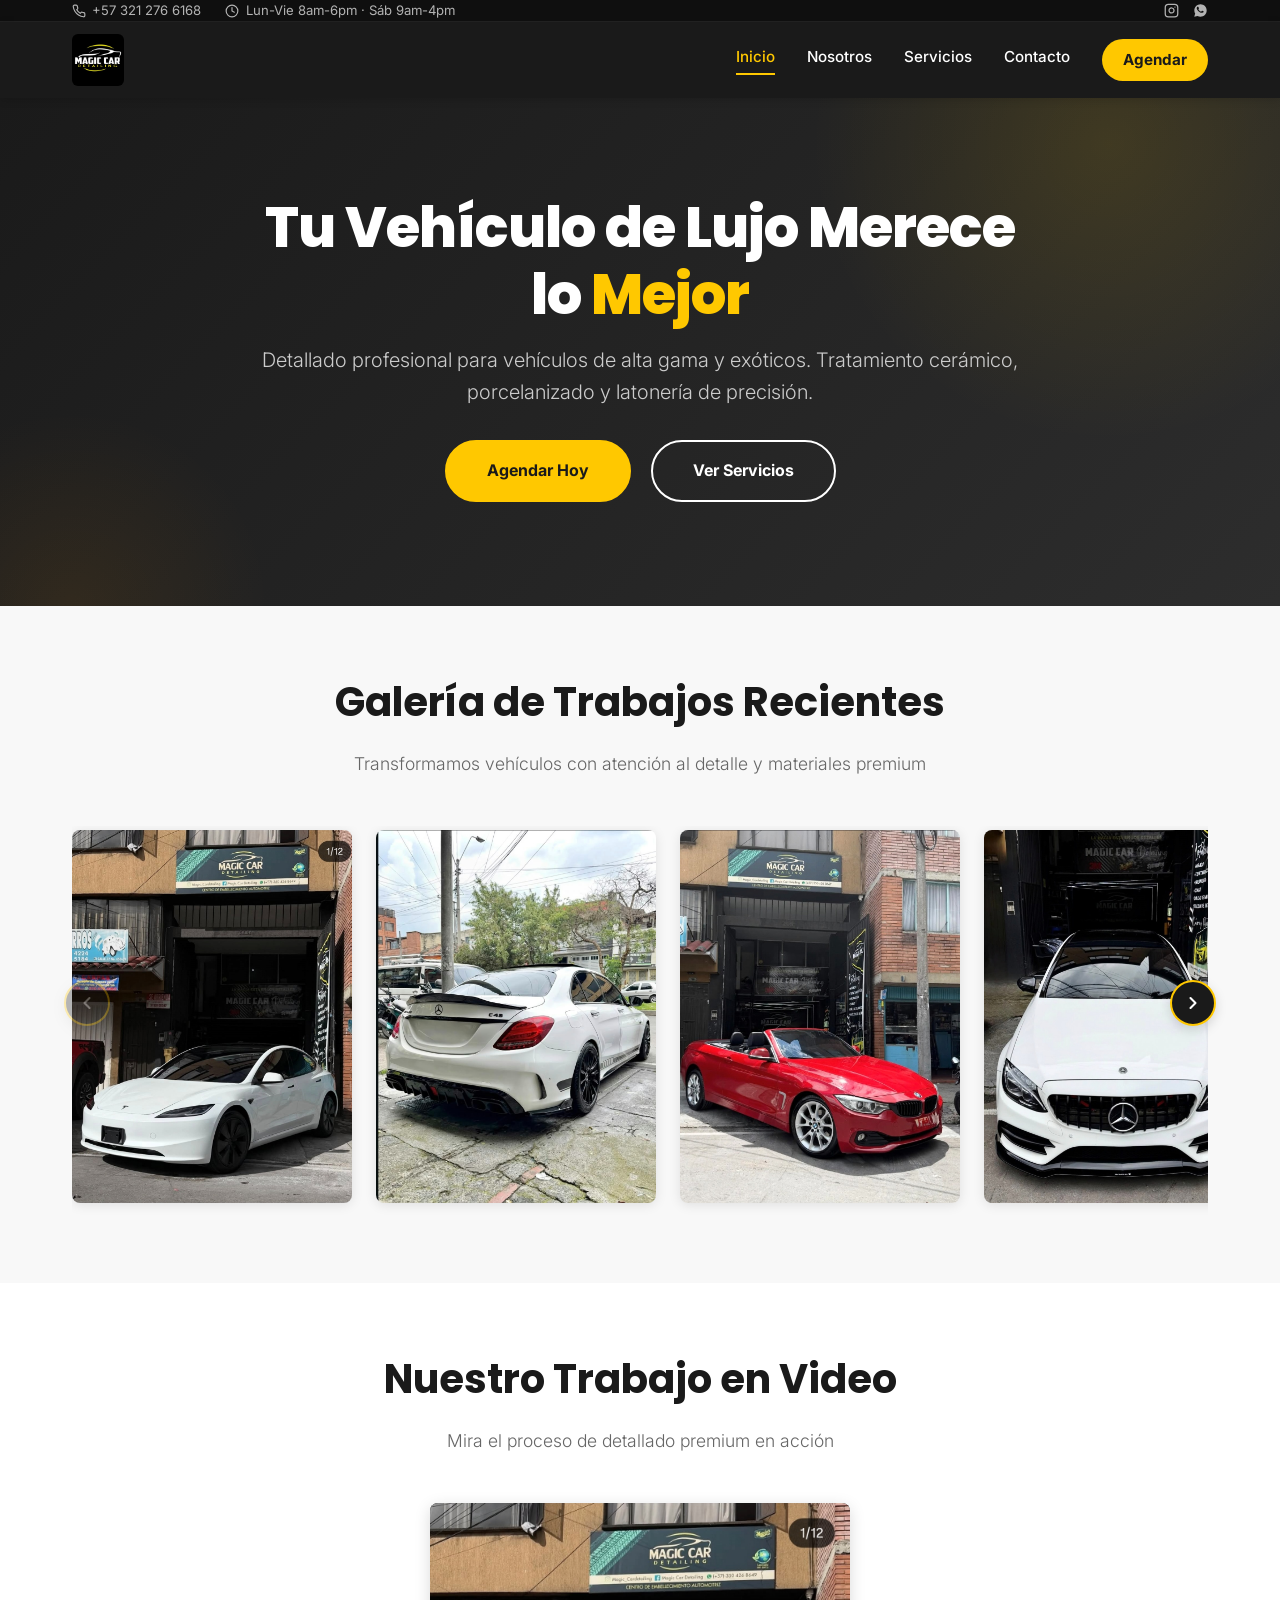
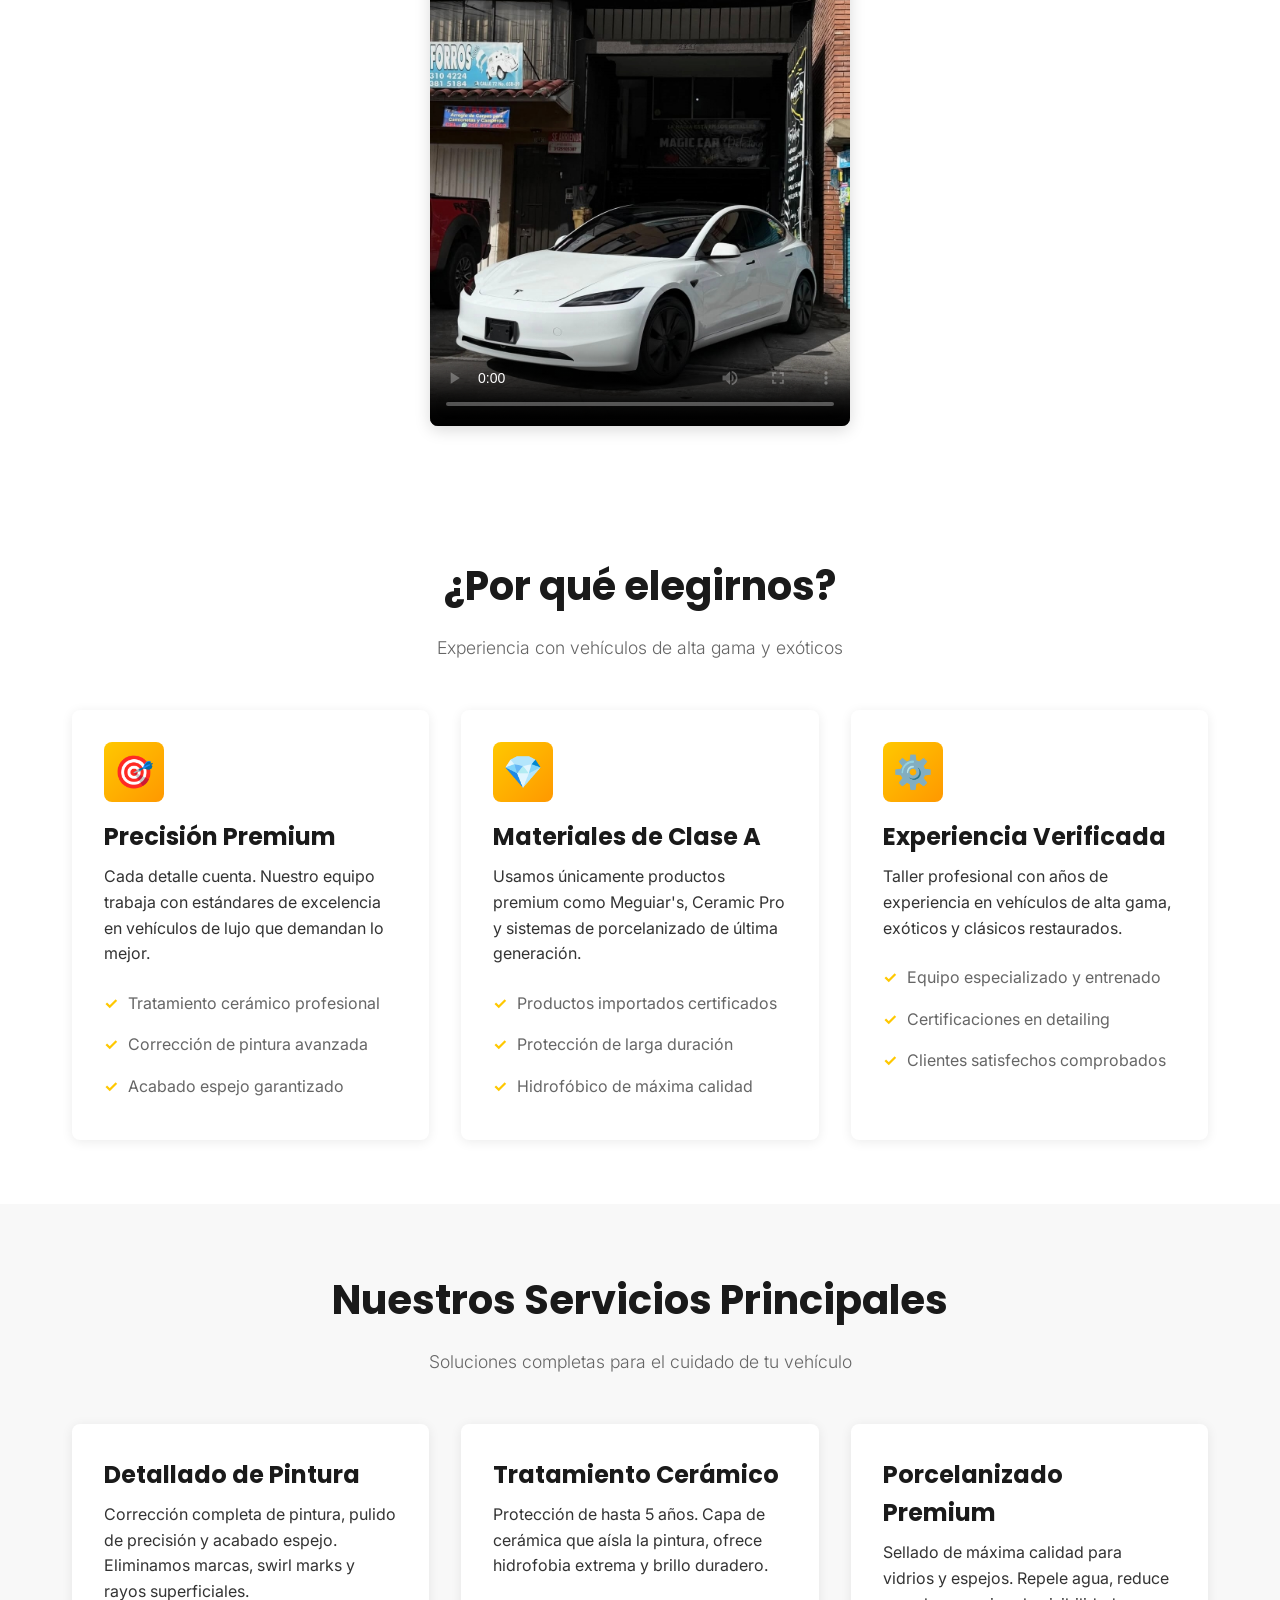
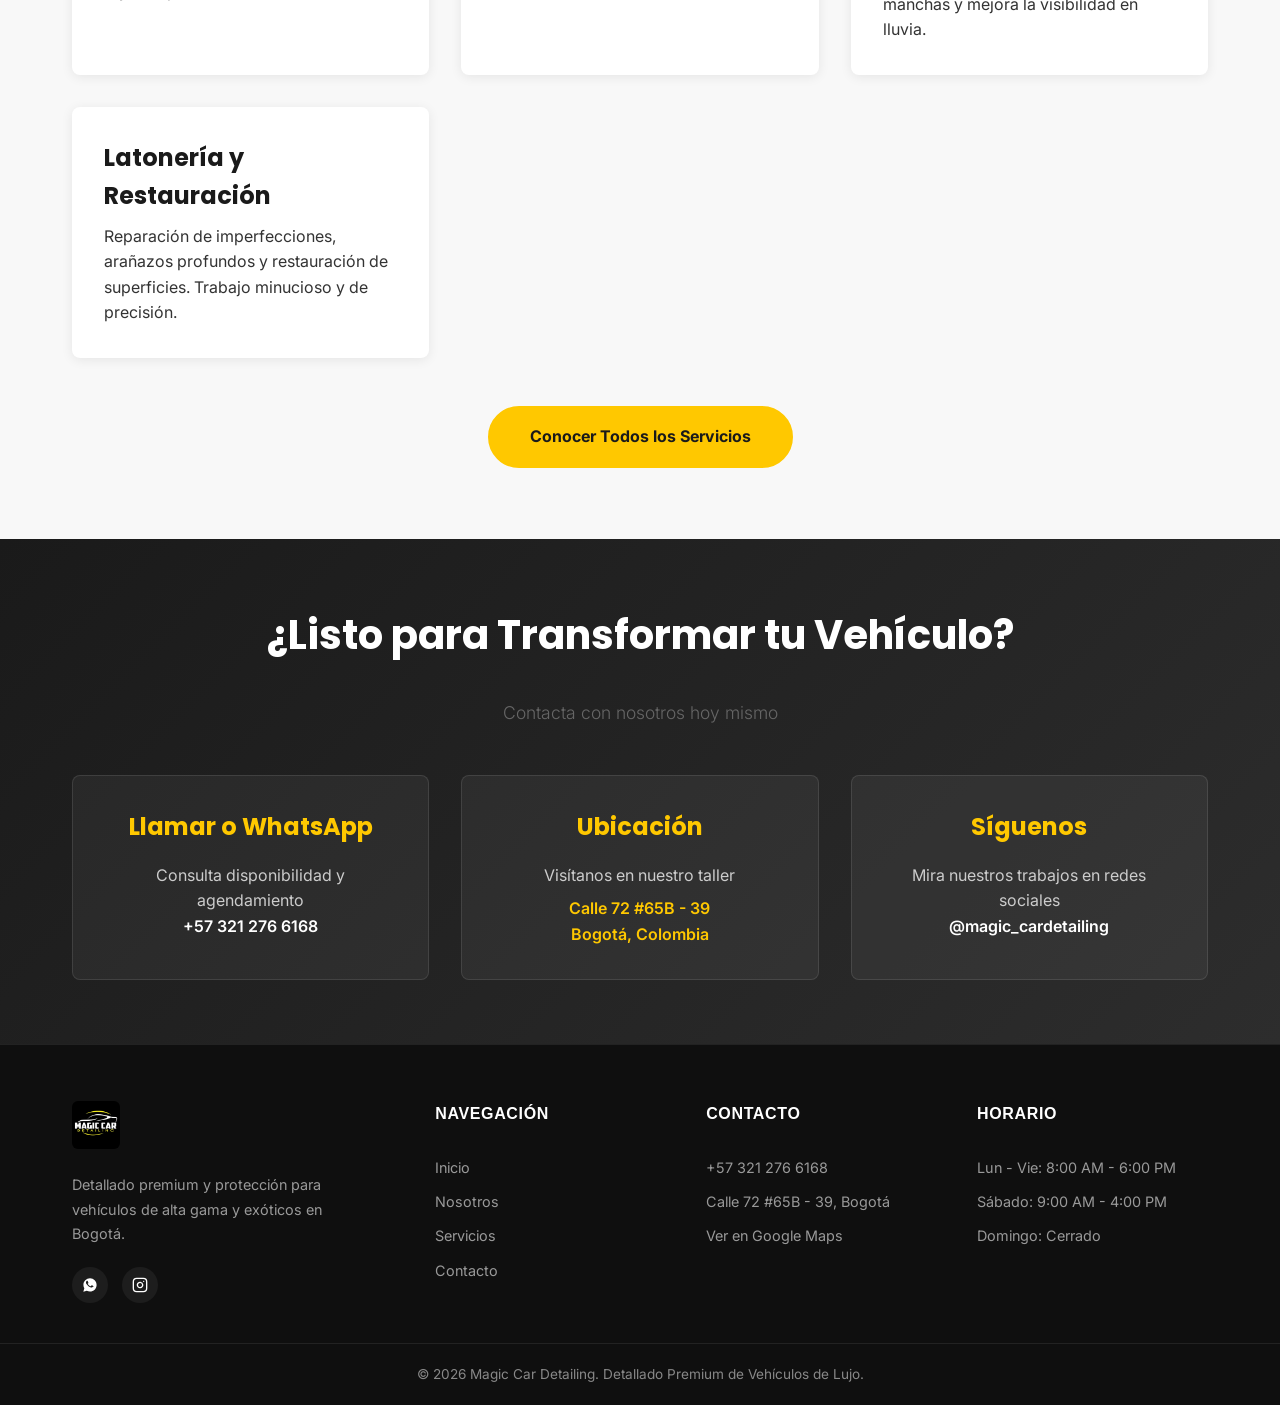
==== commit aa77a9fb: "Convertir galería en carrusel horizontal - Reemplaza la grilla estática por un carrusel deslizable c" ====
--- a/index.html
+++ b/index.html
@@ -73,25 +73,33 @@
       <h2>Galería de Trabajos Recientes</h2>
       <p class="subtitle">Transformamos vehículos con atención al detalle y materiales premium</p>
 
-      <div class="gallery">
-        <div class="gallery-item">
-          <img src="img/gallery/foto-tesla-model3.jpg" alt="Tesla Model 3 detallado - Magic Car Detailing" loading="lazy" decoding="async">
-        </div>
-        <div class="gallery-item">
-          <img src="img/gallery/foto-mercedes-c43.jpg" alt="Mercedes-Benz C43 AMG detallado, vista trasera - Magic Car Detailing" loading="lazy" decoding="async">
-        </div>
-        <div class="gallery-item">
-          <img src="img/gallery/foto-bmw-4-cabrio.jpg" alt="BMW Serie 4 cabrio rojo detallado - Magic Car Detailing" loading="lazy" decoding="async">
-        </div>
-        <div class="gallery-item">
-          <img src="img/gallery/foto-mercedes-amg.jpg" alt="Mercedes-Benz AMG blanco, vista frontal - Magic Car Detailing" loading="lazy" decoding="async">
-        </div>
-        <div class="gallery-item">
-          <img src="img/gallery/foto-bmw-2-plata.jpg" alt="BMW Serie 2 plata detallado - Magic Car Detailing" loading="lazy" decoding="async">
-        </div>
-        <div class="gallery-item">
-          <img src="img/gallery/foto-polestar.jpg" alt="Vehículo eléctrico negro mate detallado - Magic Car Detailing" loading="lazy" decoding="async">
-        </div>
+      <div class="carousel">
+        <button type="button" class="carousel-btn prev" aria-label="Ver fotos anteriores">
+          <svg viewBox="0 0 24 24" fill="none" stroke="currentColor" stroke-width="2.5" stroke-linecap="round" stroke-linejoin="round"><polyline points="15 18 9 12 15 6"/></svg>
+        </button>
+        <div class="carousel-track">
+          <div class="carousel-item">
+            <img src="img/gallery/foto-tesla-model3.jpg" alt="Tesla Model 3 detallado - Magic Car Detailing" loading="lazy" decoding="async">
+          </div>
+          <div class="carousel-item">
+            <img src="img/gallery/foto-mercedes-c43.jpg" alt="Mercedes-Benz C43 AMG detallado, vista trasera - Magic Car Detailing" loading="lazy" decoding="async">
+          </div>
+          <div class="carousel-item">
+            <img src="img/gallery/foto-bmw-4-cabrio.jpg" alt="BMW Serie 4 cabrio rojo detallado - Magic Car Detailing" loading="lazy" decoding="async">
+          </div>
+          <div class="carousel-item">
+            <img src="img/gallery/foto-mercedes-amg.jpg" alt="Mercedes-Benz AMG blanco, vista frontal - Magic Car Detailing" loading="lazy" decoding="async">
+          </div>
+          <div class="carousel-item">
+            <img src="img/gallery/foto-bmw-2-plata.jpg" alt="BMW Serie 2 plata detallado - Magic Car Detailing" loading="lazy" decoding="async">
+          </div>
+          <div class="carousel-item">
+            <img src="img/gallery/foto-polestar.jpg" alt="Vehículo eléctrico negro mate detallado - Magic Car Detailing" loading="lazy" decoding="async">
+          </div>
+        </div>
+        <button type="button" class="carousel-btn next" aria-label="Ver más fotos">
+          <svg viewBox="0 0 24 24" fill="none" stroke="currentColor" stroke-width="2.5" stroke-linecap="round" stroke-linejoin="round"><polyline points="9 18 15 12 9 6"/></svg>
+        </button>
       </div>
     </div>
   </section>
--- a/css/style.css
+++ b/css/style.css
@@ -445,30 +445,91 @@
   margin-bottom: 1rem;
 }
 
-/* Gallery */
-.gallery {
-  display: grid;
-  grid-template-columns: repeat(auto-fit, minmax(280px, 1fr));
+/* Gallery carousel */
+.carousel {
+  position: relative;
+  margin-top: 2rem;
+}
+
+.carousel-track {
+  display: flex;
   gap: 1.5rem;
-  margin-top: 2rem;
-}
-
-.gallery-item {
+  overflow-x: auto;
+  scroll-snap-type: x mandatory;
+  scroll-behavior: smooth;
+  -webkit-overflow-scrolling: touch;
+  padding: 0.25rem 0 1rem;
+  scrollbar-width: none;
+}
+
+.carousel-track::-webkit-scrollbar {
+  display: none;
+}
+
+.carousel-item {
   position: relative;
+  flex: 0 0 auto;
+  width: 280px;
+  aspect-ratio: 3 / 4;
   overflow: hidden;
   border-radius: 8px;
-  aspect-ratio: 1;
-}
-
-.gallery-item img {
+  scroll-snap-align: start;
+  box-shadow: 0 2px 12px rgba(0,0,0,0.1);
+}
+
+.carousel-item img {
   width: 100%;
   height: 100%;
   object-fit: cover;
-  transition: transform 0.3s ease;
-}
-
-.gallery-item:hover img {
-  transform: scale(1.05);
+  transition: transform 0.35s ease;
+}
+
+.carousel-item:hover img {
+  transform: scale(1.06);
+}
+
+.carousel-btn {
+  position: absolute;
+  top: 45%;
+  transform: translateY(-50%);
+  width: 46px;
+  height: 46px;
+  border-radius: 50%;
+  background-color: var(--primary);
+  color: var(--white);
+  border: 2px solid var(--accent);
+  display: flex;
+  align-items: center;
+  justify-content: center;
+  cursor: pointer;
+  z-index: 5;
+  transition: background-color 0.25s ease, color 0.25s ease, transform 0.25s ease;
+  box-shadow: 0 4px 12px rgba(0,0,0,0.15);
+}
+
+.carousel-btn svg {
+  width: 20px;
+  height: 20px;
+}
+
+.carousel-btn:hover {
+  background-color: var(--accent);
+  color: var(--primary);
+  transform: translateY(-50%) scale(1.08);
+}
+
+.carousel-btn.prev {
+  left: -8px;
+}
+
+.carousel-btn.next {
+  right: -8px;
+}
+
+.carousel-btn:disabled {
+  opacity: 0.3;
+  cursor: default;
+  pointer-events: none;
 }
 
 /* Video */
@@ -789,8 +850,26 @@
     grid-template-columns: 1fr;
   }
 
-  .gallery {
-    grid-template-columns: repeat(auto-fit, minmax(200px, 1fr));
+  .carousel-item {
+    width: 220px;
+  }
+
+  .carousel-btn {
+    width: 38px;
+    height: 38px;
+  }
+
+  .carousel-btn svg {
+    width: 16px;
+    height: 16px;
+  }
+
+  .carousel-btn.prev {
+    left: -4px;
+  }
+
+  .carousel-btn.next {
+    right: -4px;
   }
 
   .map-container {
